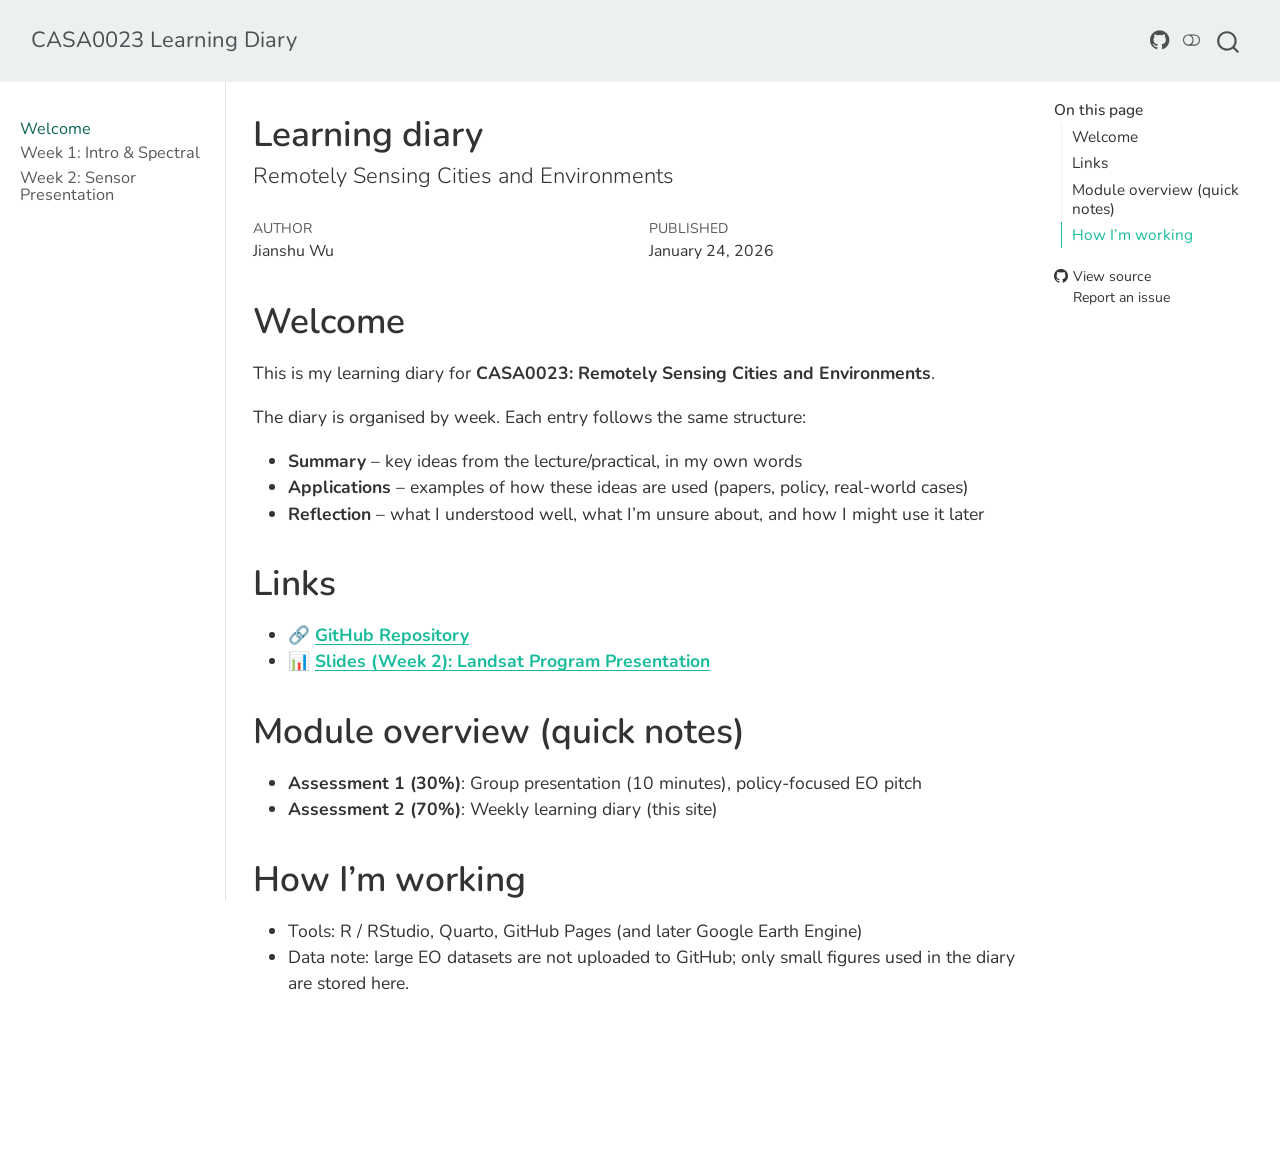
==== docs/index.html @ d9943c5e "update" ====
<!DOCTYPE html>
<html xmlns="http://www.w3.org/1999/xhtml" lang="en" xml:lang="en"><head>

<meta charset="utf-8">
<meta name="generator" content="quarto-1.7.32">

<meta name="viewport" content="width=device-width, initial-scale=1.0, user-scalable=yes">

<meta name="author" content="Jianshu Wu">
<meta name="dcterms.date" content="2026-01-24">

<title>Learning diary – CASA0023 Learning Diary</title>
<style>
code{white-space: pre-wrap;}
span.smallcaps{font-variant: small-caps;}
div.columns{display: flex; gap: min(4vw, 1.5em);}
div.column{flex: auto; overflow-x: auto;}
div.hanging-indent{margin-left: 1.5em; text-indent: -1.5em;}
ul.task-list{list-style: none;}
ul.task-list li input[type="checkbox"] {
  width: 0.8em;
  margin: 0 0.8em 0.2em -1em; /* quarto-specific, see https://github.com/quarto-dev/quarto-cli/issues/4556 */ 
  vertical-align: middle;
}
</style>


<script src="site_libs/quarto-nav/quarto-nav.js"></script>
<script src="site_libs/quarto-nav/headroom.min.js"></script>
<script src="site_libs/clipboard/clipboard.min.js"></script>
<script src="site_libs/quarto-search/autocomplete.umd.js"></script>
<script src="site_libs/quarto-search/fuse.min.js"></script>
<script src="site_libs/quarto-search/quarto-search.js"></script>
<meta name="quarto:offset" content="./">
<script src="site_libs/quarto-html/quarto.js" type="module"></script>
<script src="site_libs/quarto-html/tabsets/tabsets.js" type="module"></script>
<script src="site_libs/quarto-html/popper.min.js"></script>
<script src="site_libs/quarto-html/tippy.umd.min.js"></script>
<script src="site_libs/quarto-html/anchor.min.js"></script>
<link href="site_libs/quarto-html/tippy.css" rel="stylesheet">
<link href="site_libs/quarto-html/quarto-syntax-highlighting-37eea08aefeeee20ff55810ff984fec1.css" rel="stylesheet" class="quarto-color-scheme" id="quarto-text-highlighting-styles">
<link href="site_libs/quarto-html/quarto-syntax-highlighting-dark-2fef5ea3f8957b3e4ecc936fc74692ca.css" rel="stylesheet" class="quarto-color-scheme quarto-color-alternate" id="quarto-text-highlighting-styles">
<link href="site_libs/quarto-html/quarto-syntax-highlighting-37eea08aefeeee20ff55810ff984fec1.css" rel="stylesheet" class="quarto-color-scheme-extra" id="quarto-text-highlighting-styles">
<script src="site_libs/bootstrap/bootstrap.min.js"></script>
<link href="site_libs/bootstrap/bootstrap-icons.css" rel="stylesheet">
<link href="site_libs/bootstrap/bootstrap-2d04f6a56a99f900a06f3dceb2e66a0f.min.css" rel="stylesheet" append-hash="true" class="quarto-color-scheme" id="quarto-bootstrap" data-mode="light">
<link href="site_libs/bootstrap/bootstrap-dark-fa423e886cf517ee378d38a13c608aa9.min.css" rel="stylesheet" append-hash="true" class="quarto-color-scheme quarto-color-alternate" id="quarto-bootstrap" data-mode="dark">
<link href="site_libs/bootstrap/bootstrap-2d04f6a56a99f900a06f3dceb2e66a0f.min.css" rel="stylesheet" append-hash="true" class="quarto-color-scheme-extra" id="quarto-bootstrap" data-mode="light">
<script id="quarto-search-options" type="application/json">{
  "location": "navbar",
  "copy-button": false,
  "collapse-after": 3,
  "panel-placement": "end",
  "type": "overlay",
  "limit": 50,
  "keyboard-shortcut": [
    "f",
    "/",
    "s"
  ],
  "show-item-context": false,
  "language": {
    "search-no-results-text": "No results",
    "search-matching-documents-text": "matching documents",
    "search-copy-link-title": "Copy link to search",
    "search-hide-matches-text": "Hide additional matches",
    "search-more-match-text": "more match in this document",
    "search-more-matches-text": "more matches in this document",
    "search-clear-button-title": "Clear",
    "search-text-placeholder": "",
    "search-detached-cancel-button-title": "Cancel",
    "search-submit-button-title": "Submit",
    "search-label": "Search"
  }
}</script>
<link href="https://fonts.googleapis.com/css2?family=Nunito:wght@400;700&amp;display=swap" rel="stylesheet">


</head>

<body class="nav-sidebar docked nav-fixed quarto-light"><script id="quarto-html-before-body" type="application/javascript">
    const toggleBodyColorMode = (bsSheetEl) => {
      const mode = bsSheetEl.getAttribute("data-mode");
      const bodyEl = window.document.querySelector("body");
      if (mode === "dark") {
        bodyEl.classList.add("quarto-dark");
        bodyEl.classList.remove("quarto-light");
      } else {
        bodyEl.classList.add("quarto-light");
        bodyEl.classList.remove("quarto-dark");
      }
    }
    const toggleBodyColorPrimary = () => {
      const bsSheetEl = window.document.querySelector("link#quarto-bootstrap:not([rel=disabled-stylesheet])");
      if (bsSheetEl) {
        toggleBodyColorMode(bsSheetEl);
      }
    }
    const setColorSchemeToggle = (alternate) => {
      const toggles = window.document.querySelectorAll('.quarto-color-scheme-toggle');
      for (let i=0; i < toggles.length; i++) {
        const toggle = toggles[i];
        if (toggle) {
          if (alternate) {
            toggle.classList.add("alternate");
          } else {
            toggle.classList.remove("alternate");
          }
        }
      }
    };
    const toggleColorMode = (alternate) => {
      // Switch the stylesheets
      const primaryStylesheets = window.document.querySelectorAll('link.quarto-color-scheme:not(.quarto-color-alternate)');
      const alternateStylesheets = window.document.querySelectorAll('link.quarto-color-scheme.quarto-color-alternate');
      manageTransitions('#quarto-margin-sidebar .nav-link', false);
      if (alternate) {
        // note: dark is layered on light, we don't disable primary!
        enableStylesheet(alternateStylesheets);
        for (const sheetNode of alternateStylesheets) {
          if (sheetNode.id === "quarto-bootstrap") {
            toggleBodyColorMode(sheetNode);
          }
        }
      } else {
        disableStylesheet(alternateStylesheets);
        enableStylesheet(primaryStylesheets)
        toggleBodyColorPrimary();
      }
      manageTransitions('#quarto-margin-sidebar .nav-link', true);
      // Switch the toggles
      setColorSchemeToggle(alternate)
      // Hack to workaround the fact that safari doesn't
      // properly recolor the scrollbar when toggling (#1455)
      if (navigator.userAgent.indexOf('Safari') > 0 && navigator.userAgent.indexOf('Chrome') == -1) {
        manageTransitions("body", false);
        window.scrollTo(0, 1);
        setTimeout(() => {
          window.scrollTo(0, 0);
          manageTransitions("body", true);
        }, 40);
      }
    }
    const disableStylesheet = (stylesheets) => {
      for (let i=0; i < stylesheets.length; i++) {
        const stylesheet = stylesheets[i];
        stylesheet.rel = 'disabled-stylesheet';
      }
    }
    const enableStylesheet = (stylesheets) => {
      for (let i=0; i < stylesheets.length; i++) {
        const stylesheet = stylesheets[i];
        if(stylesheet.rel !== 'stylesheet') { // for Chrome, which will still FOUC without this check
          stylesheet.rel = 'stylesheet';
        }
      }
    }
    const manageTransitions = (selector, allowTransitions) => {
      const els = window.document.querySelectorAll(selector);
      for (let i=0; i < els.length; i++) {
        const el = els[i];
        if (allowTransitions) {
          el.classList.remove('notransition');
        } else {
          el.classList.add('notransition');
        }
      }
    }
    const isFileUrl = () => {
      return window.location.protocol === 'file:';
    }
    const hasAlternateSentinel = () => {
      let styleSentinel = getColorSchemeSentinel();
      if (styleSentinel !== null) {
        return styleSentinel === "alternate";
      } else {
        return false;
      }
    }
    const setStyleSentinel = (alternate) => {
      const value = alternate ? "alternate" : "default";
      if (!isFileUrl()) {
        window.localStorage.setItem("quarto-color-scheme", value);
      } else {
        localAlternateSentinel = value;
      }
    }
    const getColorSchemeSentinel = () => {
      if (!isFileUrl()) {
        const storageValue = window.localStorage.getItem("quarto-color-scheme");
        return storageValue != null ? storageValue : localAlternateSentinel;
      } else {
        return localAlternateSentinel;
      }
    }
    const toggleGiscusIfUsed = (isAlternate, darkModeDefault) => {
      const baseTheme = document.querySelector('#giscus-base-theme')?.value ?? 'light';
      const alternateTheme = document.querySelector('#giscus-alt-theme')?.value ?? 'dark';
      let newTheme = '';
      if(authorPrefersDark) {
        newTheme = isAlternate ? baseTheme : alternateTheme;
      } else {
        newTheme = isAlternate ? alternateTheme : baseTheme;
      }
      const changeGiscusTheme = () => {
        // From: https://github.com/giscus/giscus/issues/336
        const sendMessage = (message) => {
          const iframe = document.querySelector('iframe.giscus-frame');
          if (!iframe) return;
          iframe.contentWindow.postMessage({ giscus: message }, 'https://giscus.app');
        }
        sendMessage({
          setConfig: {
            theme: newTheme
          }
        });
      }
      const isGiscussLoaded = window.document.querySelector('iframe.giscus-frame') !== null;
      if (isGiscussLoaded) {
        changeGiscusTheme();
      }
    };
    const authorPrefersDark = false;
    const darkModeDefault = authorPrefersDark;
      document.querySelector('link#quarto-text-highlighting-styles.quarto-color-scheme-extra').rel = 'disabled-stylesheet';
      document.querySelector('link#quarto-bootstrap.quarto-color-scheme-extra').rel = 'disabled-stylesheet';
    let localAlternateSentinel = darkModeDefault ? 'alternate' : 'default';
    // Dark / light mode switch
    window.quartoToggleColorScheme = () => {
      // Read the current dark / light value
      let toAlternate = !hasAlternateSentinel();
      toggleColorMode(toAlternate);
      setStyleSentinel(toAlternate);
      toggleGiscusIfUsed(toAlternate, darkModeDefault);
      window.dispatchEvent(new Event('resize'));
    };
    // Switch to dark mode if need be
    if (hasAlternateSentinel()) {
      toggleColorMode(true);
    } else {
      toggleColorMode(false);
    }
  </script>

<div id="quarto-search-results"></div>
  <header id="quarto-header" class="headroom fixed-top">
    <nav class="navbar navbar-expand-lg " data-bs-theme="dark">
      <div class="navbar-container container-fluid">
      <div class="navbar-brand-container mx-auto">
    <a class="navbar-brand" href="./index.html">
    <span class="navbar-title">CASA0023 Learning Diary</span>
    </a>
  </div>
            <div id="quarto-search" class="" title="Search"></div>
          <button class="navbar-toggler" type="button" data-bs-toggle="collapse" data-bs-target="#navbarCollapse" aria-controls="navbarCollapse" role="menu" aria-expanded="false" aria-label="Toggle navigation" onclick="if (window.quartoToggleHeadroom) { window.quartoToggleHeadroom(); }">
  <span class="navbar-toggler-icon"></span>
</button>
          <div class="collapse navbar-collapse" id="navbarCollapse">
            <ul class="navbar-nav navbar-nav-scroll ms-auto">
  <li class="nav-item compact">
    <a class="nav-link" href="https://github.com/brotree-code/casa0023-diary"> <i class="bi bi-github" role="img" aria-label="GitHub">
</i> 
<span class="menu-text"></span></a>
  </li>  
</ul>
          </div> <!-- /navcollapse -->
            <div class="quarto-navbar-tools">
  <a href="" class="quarto-color-scheme-toggle quarto-navigation-tool  px-1" onclick="window.quartoToggleColorScheme(); return false;" title="Toggle dark mode"><i class="bi"></i></a>
</div>
      </div> <!-- /container-fluid -->
    </nav>
  <nav class="quarto-secondary-nav">
    <div class="container-fluid d-flex">
      <button type="button" class="quarto-btn-toggle btn" data-bs-toggle="collapse" role="button" data-bs-target=".quarto-sidebar-collapse-item" aria-controls="quarto-sidebar" aria-expanded="false" aria-label="Toggle sidebar navigation" onclick="if (window.quartoToggleHeadroom) { window.quartoToggleHeadroom(); }">
        <i class="bi bi-layout-text-sidebar-reverse"></i>
      </button>
        <nav class="quarto-page-breadcrumbs" aria-label="breadcrumb"><ol class="breadcrumb"><li class="breadcrumb-item"><a href="./index.html">Welcome</a></li></ol></nav>
        <a class="flex-grow-1" role="navigation" data-bs-toggle="collapse" data-bs-target=".quarto-sidebar-collapse-item" aria-controls="quarto-sidebar" aria-expanded="false" aria-label="Toggle sidebar navigation" onclick="if (window.quartoToggleHeadroom) { window.quartoToggleHeadroom(); }">      
        </a>
    </div>
  </nav>
</header>
<!-- content -->
<div id="quarto-content" class="quarto-container page-columns page-rows-contents page-layout-article page-navbar">
<!-- sidebar -->
  <nav id="quarto-sidebar" class="sidebar collapse collapse-horizontal quarto-sidebar-collapse-item sidebar-navigation docked overflow-auto">
    <div class="sidebar-menu-container"> 
    <ul class="list-unstyled mt-1">
        <li class="sidebar-item">
  <div class="sidebar-item-container"> 
  <a href="./index.html" class="sidebar-item-text sidebar-link active">
 <span class="menu-text">Welcome</span></a>
  </div>
</li>
        <li class="sidebar-item">
  <div class="sidebar-item-container"> 
  <a href="./week1.html" class="sidebar-item-text sidebar-link">
 <span class="menu-text">Week 1: Intro &amp; Spectral</span></a>
  </div>
</li>
        <li class="sidebar-item">
  <div class="sidebar-item-container"> 
  <a href="./week2.html" class="sidebar-item-text sidebar-link">
 <span class="menu-text">Week 2: Sensor Presentation</span></a>
  </div>
</li>
    </ul>
    </div>
</nav>
<div id="quarto-sidebar-glass" class="quarto-sidebar-collapse-item" data-bs-toggle="collapse" data-bs-target=".quarto-sidebar-collapse-item"></div>
<!-- margin-sidebar -->
    <div id="quarto-margin-sidebar" class="sidebar margin-sidebar">
        <nav id="TOC" role="doc-toc" class="toc-active">
    <h2 id="toc-title">On this page</h2>
   
  <ul>
  <li><a href="#welcome" id="toc-welcome" class="nav-link active" data-scroll-target="#welcome">Welcome</a></li>
  <li><a href="#links" id="toc-links" class="nav-link" data-scroll-target="#links">Links</a></li>
  <li><a href="#module-overview-quick-notes" id="toc-module-overview-quick-notes" class="nav-link" data-scroll-target="#module-overview-quick-notes">Module overview (quick notes)</a></li>
  <li><a href="#how-im-working" id="toc-how-im-working" class="nav-link" data-scroll-target="#how-im-working">How I’m working</a></li>
  </ul>
<div class="toc-actions"><ul><li><a href="https://github.com/brotree-code/casa0023-diary/blob/main/index.qmd" class="toc-action"><i class="bi bi-github"></i>View source</a></li><li><a href="https://github.com/brotree-code/casa0023-diary/issues/new" class="toc-action"><i class="bi empty"></i>Report an issue</a></li></ul></div></nav>
    </div>
<!-- main -->
<main class="content" id="quarto-document-content">


<header id="title-block-header" class="quarto-title-block default">
<div class="quarto-title">
<h1 class="title">Learning diary</h1>
<p class="subtitle lead">Remotely Sensing Cities and Environments</p>
</div>



<div class="quarto-title-meta">

    <div>
    <div class="quarto-title-meta-heading">Author</div>
    <div class="quarto-title-meta-contents">
             <p>Jianshu Wu </p>
          </div>
  </div>
    
    <div>
    <div class="quarto-title-meta-heading">Published</div>
    <div class="quarto-title-meta-contents">
      <p class="date">January 24, 2026</p>
    </div>
  </div>
  
    
  </div>
  


</header>


<section id="welcome" class="level1">
<h1>Welcome</h1>
<p>This is my learning diary for <strong>CASA0023: Remotely Sensing Cities and Environments</strong>.</p>
<p>The diary is organised by week. Each entry follows the same structure:</p>
<ul>
<li><strong>Summary</strong> – key ideas from the lecture/practical, in my own words<br>
</li>
<li><strong>Applications</strong> – examples of how these ideas are used (papers, policy, real-world cases)<br>
</li>
<li><strong>Reflection</strong> – what I understood well, what I’m unsure about, and how I might use it later</li>
</ul>
</section>
<section id="links" class="level1">
<h1>Links</h1>
<ul>
<li>🔗 <a href="https://github.com/brotree-code/casa0023-diary"><strong>GitHub Repository</strong></a></li>
<li>📊 <a href="https://brotree-code.github.io/casa0023-presentation/"><strong>Slides (Week 2): Landsat Program Presentation</strong></a></li>
</ul>
</section>
<section id="module-overview-quick-notes" class="level1">
<h1>Module overview (quick notes)</h1>
<ul>
<li><strong>Assessment 1 (30%)</strong>: Group presentation (10 minutes), policy-focused EO pitch<br>
</li>
<li><strong>Assessment 2 (70%)</strong>: Weekly learning diary (this site)</li>
</ul>
</section>
<section id="how-im-working" class="level1">
<h1>How I’m working</h1>
<ul>
<li>Tools: R / RStudio, Quarto, GitHub Pages (and later Google Earth Engine)</li>
<li>Data note: large EO datasets are not uploaded to GitHub; only small figures used in the diary are stored here.</li>
</ul>


</section>

</main> <!-- /main -->
<script id="quarto-html-after-body" type="application/javascript">
  window.document.addEventListener("DOMContentLoaded", function (event) {
    // Ensure there is a toggle, if there isn't float one in the top right
    if (window.document.querySelector('.quarto-color-scheme-toggle') === null) {
      const a = window.document.createElement('a');
      a.classList.add('top-right');
      a.classList.add('quarto-color-scheme-toggle');
      a.href = "";
      a.onclick = function() { try { window.quartoToggleColorScheme(); } catch {} return false; };
      const i = window.document.createElement("i");
      i.classList.add('bi');
      a.appendChild(i);
      window.document.body.appendChild(a);
    }
    setColorSchemeToggle(hasAlternateSentinel())
    const icon = "";
    const anchorJS = new window.AnchorJS();
    anchorJS.options = {
      placement: 'right',
      icon: icon
    };
    anchorJS.add('.anchored');
    const isCodeAnnotation = (el) => {
      for (const clz of el.classList) {
        if (clz.startsWith('code-annotation-')) {                     
          return true;
        }
      }
      return false;
    }
    const onCopySuccess = function(e) {
      // button target
      const button = e.trigger;
      // don't keep focus
      button.blur();
      // flash "checked"
      button.classList.add('code-copy-button-checked');
      var currentTitle = button.getAttribute("title");
      button.setAttribute("title", "Copied!");
      let tooltip;
      if (window.bootstrap) {
        button.setAttribute("data-bs-toggle", "tooltip");
        button.setAttribute("data-bs-placement", "left");
        button.setAttribute("data-bs-title", "Copied!");
        tooltip = new bootstrap.Tooltip(button, 
          { trigger: "manual", 
            customClass: "code-copy-button-tooltip",
            offset: [0, -8]});
        tooltip.show();    
      }
      setTimeout(function() {
        if (tooltip) {
          tooltip.hide();
          button.removeAttribute("data-bs-title");
          button.removeAttribute("data-bs-toggle");
          button.removeAttribute("data-bs-placement");
        }
        button.setAttribute("title", currentTitle);
        button.classList.remove('code-copy-button-checked');
      }, 1000);
      // clear code selection
      e.clearSelection();
    }
    const getTextToCopy = function(trigger) {
        const codeEl = trigger.previousElementSibling.cloneNode(true);
        for (const childEl of codeEl.children) {
          if (isCodeAnnotation(childEl)) {
            childEl.remove();
          }
        }
        return codeEl.innerText;
    }
    const clipboard = new window.ClipboardJS('.code-copy-button:not([data-in-quarto-modal])', {
      text: getTextToCopy
    });
    clipboard.on('success', onCopySuccess);
    if (window.document.getElementById('quarto-embedded-source-code-modal')) {
      const clipboardModal = new window.ClipboardJS('.code-copy-button[data-in-quarto-modal]', {
        text: getTextToCopy,
        container: window.document.getElementById('quarto-embedded-source-code-modal')
      });
      clipboardModal.on('success', onCopySuccess);
    }
      var localhostRegex = new RegExp(/^(?:http|https):\/\/localhost\:?[0-9]*\//);
      var mailtoRegex = new RegExp(/^mailto:/);
        var filterRegex = new RegExp('/' + window.location.host + '/');
      var isInternal = (href) => {
          return filterRegex.test(href) || localhostRegex.test(href) || mailtoRegex.test(href);
      }
      // Inspect non-navigation links and adorn them if external
     var links = window.document.querySelectorAll('a[href]:not(.nav-link):not(.navbar-brand):not(.toc-action):not(.sidebar-link):not(.sidebar-item-toggle):not(.pagination-link):not(.no-external):not([aria-hidden]):not(.dropdown-item):not(.quarto-navigation-tool):not(.about-link)');
      for (var i=0; i<links.length; i++) {
        const link = links[i];
        if (!isInternal(link.href)) {
          // undo the damage that might have been done by quarto-nav.js in the case of
          // links that we want to consider external
          if (link.dataset.originalHref !== undefined) {
            link.href = link.dataset.originalHref;
          }
        }
      }
    function tippyHover(el, contentFn, onTriggerFn, onUntriggerFn) {
      const config = {
        allowHTML: true,
        maxWidth: 500,
        delay: 100,
        arrow: false,
        appendTo: function(el) {
            return el.parentElement;
        },
        interactive: true,
        interactiveBorder: 10,
        theme: 'quarto',
        placement: 'bottom-start',
      };
      if (contentFn) {
        config.content = contentFn;
      }
      if (onTriggerFn) {
        config.onTrigger = onTriggerFn;
      }
      if (onUntriggerFn) {
        config.onUntrigger = onUntriggerFn;
      }
      window.tippy(el, config); 
    }
    const noterefs = window.document.querySelectorAll('a[role="doc-noteref"]');
    for (var i=0; i<noterefs.length; i++) {
      const ref = noterefs[i];
      tippyHover(ref, function() {
        // use id or data attribute instead here
        let href = ref.getAttribute('data-footnote-href') || ref.getAttribute('href');
        try { href = new URL(href).hash; } catch {}
        const id = href.replace(/^#\/?/, "");
        const note = window.document.getElementById(id);
        if (note) {
          return note.innerHTML;
        } else {
          return "";
        }
      });
    }
    const xrefs = window.document.querySelectorAll('a.quarto-xref');
    const processXRef = (id, note) => {
      // Strip column container classes
      const stripColumnClz = (el) => {
        el.classList.remove("page-full", "page-columns");
        if (el.children) {
          for (const child of el.children) {
            stripColumnClz(child);
          }
        }
      }
      stripColumnClz(note)
      if (id === null || id.startsWith('sec-')) {
        // Special case sections, only their first couple elements
        const container = document.createElement("div");
        if (note.children && note.children.length > 2) {
          container.appendChild(note.children[0].cloneNode(true));
          for (let i = 1; i < note.children.length; i++) {
            const child = note.children[i];
            if (child.tagName === "P" && child.innerText === "") {
              continue;
            } else {
              container.appendChild(child.cloneNode(true));
              break;
            }
          }
          if (window.Quarto?.typesetMath) {
            window.Quarto.typesetMath(container);
          }
          return container.innerHTML
        } else {
          if (window.Quarto?.typesetMath) {
            window.Quarto.typesetMath(note);
          }
          return note.innerHTML;
        }
      } else {
        // Remove any anchor links if they are present
        const anchorLink = note.querySelector('a.anchorjs-link');
        if (anchorLink) {
          anchorLink.remove();
        }
        if (window.Quarto?.typesetMath) {
          window.Quarto.typesetMath(note);
        }
        if (note.classList.contains("callout")) {
          return note.outerHTML;
        } else {
          return note.innerHTML;
        }
      }
    }
    for (var i=0; i<xrefs.length; i++) {
      const xref = xrefs[i];
      tippyHover(xref, undefined, function(instance) {
        instance.disable();
        let url = xref.getAttribute('href');
        let hash = undefined; 
        if (url.startsWith('#')) {
          hash = url;
        } else {
          try { hash = new URL(url).hash; } catch {}
        }
        if (hash) {
          const id = hash.replace(/^#\/?/, "");
          const note = window.document.getElementById(id);
          if (note !== null) {
            try {
              const html = processXRef(id, note.cloneNode(true));
              instance.setContent(html);
            } finally {
              instance.enable();
              instance.show();
            }
          } else {
            // See if we can fetch this
            fetch(url.split('#')[0])
            .then(res => res.text())
            .then(html => {
              const parser = new DOMParser();
              const htmlDoc = parser.parseFromString(html, "text/html");
              const note = htmlDoc.getElementById(id);
              if (note !== null) {
                const html = processXRef(id, note);
                instance.setContent(html);
              } 
            }).finally(() => {
              instance.enable();
              instance.show();
            });
          }
        } else {
          // See if we can fetch a full url (with no hash to target)
          // This is a special case and we should probably do some content thinning / targeting
          fetch(url)
          .then(res => res.text())
          .then(html => {
            const parser = new DOMParser();
            const htmlDoc = parser.parseFromString(html, "text/html");
            const note = htmlDoc.querySelector('main.content');
            if (note !== null) {
              // This should only happen for chapter cross references
              // (since there is no id in the URL)
              // remove the first header
              if (note.children.length > 0 && note.children[0].tagName === "HEADER") {
                note.children[0].remove();
              }
              const html = processXRef(null, note);
              instance.setContent(html);
            } 
          }).finally(() => {
            instance.enable();
            instance.show();
          });
        }
      }, function(instance) {
      });
    }
        let selectedAnnoteEl;
        const selectorForAnnotation = ( cell, annotation) => {
          let cellAttr = 'data-code-cell="' + cell + '"';
          let lineAttr = 'data-code-annotation="' +  annotation + '"';
          const selector = 'span[' + cellAttr + '][' + lineAttr + ']';
          return selector;
        }
        const selectCodeLines = (annoteEl) => {
          const doc = window.document;
          const targetCell = annoteEl.getAttribute("data-target-cell");
          const targetAnnotation = annoteEl.getAttribute("data-target-annotation");
          const annoteSpan = window.document.querySelector(selectorForAnnotation(targetCell, targetAnnotation));
          const lines = annoteSpan.getAttribute("data-code-lines").split(",");
          const lineIds = lines.map((line) => {
            return targetCell + "-" + line;
          })
          let top = null;
          let height = null;
          let parent = null;
          if (lineIds.length > 0) {
              //compute the position of the single el (top and bottom and make a div)
              const el = window.document.getElementById(lineIds[0]);
              top = el.offsetTop;
              height = el.offsetHeight;
              parent = el.parentElement.parentElement;
            if (lineIds.length > 1) {
              const lastEl = window.document.getElementById(lineIds[lineIds.length - 1]);
              const bottom = lastEl.offsetTop + lastEl.offsetHeight;
              height = bottom - top;
            }
            if (top !== null && height !== null && parent !== null) {
              // cook up a div (if necessary) and position it 
              let div = window.document.getElementById("code-annotation-line-highlight");
              if (div === null) {
                div = window.document.createElement("div");
                div.setAttribute("id", "code-annotation-line-highlight");
                div.style.position = 'absolute';
                parent.appendChild(div);
              }
              div.style.top = top - 2 + "px";
              div.style.height = height + 4 + "px";
              div.style.left = 0;
              let gutterDiv = window.document.getElementById("code-annotation-line-highlight-gutter");
              if (gutterDiv === null) {
                gutterDiv = window.document.createElement("div");
                gutterDiv.setAttribute("id", "code-annotation-line-highlight-gutter");
                gutterDiv.style.position = 'absolute';
                const codeCell = window.document.getElementById(targetCell);
                const gutter = codeCell.querySelector('.code-annotation-gutter');
                gutter.appendChild(gutterDiv);
              }
              gutterDiv.style.top = top - 2 + "px";
              gutterDiv.style.height = height + 4 + "px";
            }
            selectedAnnoteEl = annoteEl;
          }
        };
        const unselectCodeLines = () => {
          const elementsIds = ["code-annotation-line-highlight", "code-annotation-line-highlight-gutter"];
          elementsIds.forEach((elId) => {
            const div = window.document.getElementById(elId);
            if (div) {
              div.remove();
            }
          });
          selectedAnnoteEl = undefined;
        };
          // Handle positioning of the toggle
      window.addEventListener(
        "resize",
        throttle(() => {
          elRect = undefined;
          if (selectedAnnoteEl) {
            selectCodeLines(selectedAnnoteEl);
          }
        }, 10)
      );
      function throttle(fn, ms) {
      let throttle = false;
      let timer;
        return (...args) => {
          if(!throttle) { // first call gets through
              fn.apply(this, args);
              throttle = true;
          } else { // all the others get throttled
              if(timer) clearTimeout(timer); // cancel #2
              timer = setTimeout(() => {
                fn.apply(this, args);
                timer = throttle = false;
              }, ms);
          }
        };
      }
        // Attach click handler to the DT
        const annoteDls = window.document.querySelectorAll('dt[data-target-cell]');
        for (const annoteDlNode of annoteDls) {
          annoteDlNode.addEventListener('click', (event) => {
            const clickedEl = event.target;
            if (clickedEl !== selectedAnnoteEl) {
              unselectCodeLines();
              const activeEl = window.document.querySelector('dt[data-target-cell].code-annotation-active');
              if (activeEl) {
                activeEl.classList.remove('code-annotation-active');
              }
              selectCodeLines(clickedEl);
              clickedEl.classList.add('code-annotation-active');
            } else {
              // Unselect the line
              unselectCodeLines();
              clickedEl.classList.remove('code-annotation-active');
            }
          });
        }
    const findCites = (el) => {
      const parentEl = el.parentElement;
      if (parentEl) {
        const cites = parentEl.dataset.cites;
        if (cites) {
          return {
            el,
            cites: cites.split(' ')
          };
        } else {
          return findCites(el.parentElement)
        }
      } else {
        return undefined;
      }
    };
    var bibliorefs = window.document.querySelectorAll('a[role="doc-biblioref"]');
    for (var i=0; i<bibliorefs.length; i++) {
      const ref = bibliorefs[i];
      const citeInfo = findCites(ref);
      if (citeInfo) {
        tippyHover(citeInfo.el, function() {
          var popup = window.document.createElement('div');
          citeInfo.cites.forEach(function(cite) {
            var citeDiv = window.document.createElement('div');
            citeDiv.classList.add('hanging-indent');
            citeDiv.classList.add('csl-entry');
            var biblioDiv = window.document.getElementById('ref-' + cite);
            if (biblioDiv) {
              citeDiv.innerHTML = biblioDiv.innerHTML;
            }
            popup.appendChild(citeDiv);
          });
          return popup.innerHTML;
        });
      }
    }
  });
  </script>
</div> <!-- /content -->




<footer class="footer"><div class="nav-footer"><div class="nav-footer-center"><div class="toc-actions d-sm-block d-md-none"><ul><li><a href="https://github.com/brotree-code/casa0023-diary/blob/main/index.qmd" class="toc-action"><i class="bi bi-github"></i>View source</a></li><li><a href="https://github.com/brotree-code/casa0023-diary/issues/new" class="toc-action"><i class="bi empty"></i>Report an issue</a></li></ul></div></div></div></footer></body></html>
---- docs/site_libs/quarto-html/tippy.css ----
.tippy-box[data-animation=fade][data-state=hidden]{opacity:0}[data-tippy-root]{max-width:calc(100vw - 10px)}.tippy-box{position:relative;background-color:#333;color:#fff;border-radius:4px;font-size:14px;line-height:1.4;white-space:normal;outline:0;transition-property:transform,visibility,opacity}.tippy-box[data-placement^=top]>.tippy-arrow{bottom:0}.tippy-box[data-placement^=top]>.tippy-arrow:before{bottom:-7px;left:0;border-width:8px 8px 0;border-top-color:initial;transform-origin:center top}.tippy-box[data-placement^=bottom]>.tippy-arrow{top:0}.tippy-box[data-placement^=bottom]>.tippy-arrow:before{top:-7px;left:0;border-width:0 8px 8px;border-bottom-color:initial;transform-origin:center bottom}.tippy-box[data-placement^=left]>.tippy-arrow{right:0}.tippy-box[data-placement^=left]>.tippy-arrow:before{border-width:8px 0 8px 8px;border-left-color:initial;right:-7px;transform-origin:center left}.tippy-box[data-placement^=right]>.tippy-arrow{left:0}.tippy-box[data-placement^=right]>.tippy-arrow:before{left:-7px;border-width:8px 8px 8px 0;border-right-color:initial;transform-origin:center right}.tippy-box[data-inertia][data-state=visible]{transition-timing-function:cubic-bezier(.54,1.5,.38,1.11)}.tippy-arrow{width:16px;height:16px;color:#333}.tippy-arrow:before{content:"";position:absolute;border-color:transparent;border-style:solid}.tippy-content{position:relative;padding:5px 9px;z-index:1}
---- docs/site_libs/quarto-html/quarto-syntax-highlighting-37eea08aefeeee20ff55810ff984fec1.css ----
/* quarto syntax highlight colors */
:root {
  --quarto-hl-ot-color: #003B4F;
  --quarto-hl-at-color: #657422;
  --quarto-hl-ss-color: #20794D;
  --quarto-hl-an-color: #5E5E5E;
  --quarto-hl-fu-color: #4758AB;
  --quarto-hl-st-color: #20794D;
  --quarto-hl-cf-color: #003B4F;
  --quarto-hl-op-color: #5E5E5E;
  --quarto-hl-er-color: #AD0000;
  --quarto-hl-bn-color: #AD0000;
  --quarto-hl-al-color: #AD0000;
  --quarto-hl-va-color: #111111;
  --quarto-hl-bu-color: inherit;
  --quarto-hl-ex-color: inherit;
  --quarto-hl-pp-color: #AD0000;
  --quarto-hl-in-color: #5E5E5E;
  --quarto-hl-vs-color: #20794D;
  --quarto-hl-wa-color: #5E5E5E;
  --quarto-hl-do-color: #5E5E5E;
  --quarto-hl-im-color: #00769E;
  --quarto-hl-ch-color: #20794D;
  --quarto-hl-dt-color: #AD0000;
  --quarto-hl-fl-color: #AD0000;
  --quarto-hl-co-color: #5E5E5E;
  --quarto-hl-cv-color: #5E5E5E;
  --quarto-hl-cn-color: #8f5902;
  --quarto-hl-sc-color: #5E5E5E;
  --quarto-hl-dv-color: #AD0000;
  --quarto-hl-kw-color: #003B4F;
}

/* other quarto variables */
:root {
  --quarto-font-monospace: SFMono-Regular, Menlo, Monaco, Consolas, "Liberation Mono", "Courier New", monospace;
}

/* syntax highlight based on Pandoc's rules */
pre > code.sourceCode > span {
  color: #003B4F;
}

code.sourceCode > span {
  color: #003B4F;
}

div.sourceCode,
div.sourceCode pre.sourceCode {
  color: #003B4F;
}

/* Normal */
code span {
  color: #003B4F;
}

/* Alert */
code span.al {
  color: #AD0000;
  font-style: inherit;
}

/* Annotation */
code span.an {
  color: #5E5E5E;
  font-style: inherit;
}

/* Attribute */
code span.at {
  color: #657422;
  font-style: inherit;
}

/* BaseN */
code span.bn {
  color: #AD0000;
  font-style: inherit;
}

/* BuiltIn */
code span.bu {
  font-style: inherit;
}

/* ControlFlow */
code span.cf {
  color: #003B4F;
  font-weight: bold;
  font-style: inherit;
}

/* Char */
code span.ch {
  color: #20794D;
  font-style: inherit;
}

/* Constant */
code span.cn {
  color: #8f5902;
  font-style: inherit;
}

/* Comment */
code span.co {
  color: #5E5E5E;
  font-style: inherit;
}

/* CommentVar */
code span.cv {
  color: #5E5E5E;
  font-style: italic;
}

/* Documentation */
code span.do {
  color: #5E5E5E;
  font-style: italic;
}

/* DataType */
code span.dt {
  color: #AD0000;
  font-style: inherit;
}

/* DecVal */
code span.dv {
  color: #AD0000;
  font-style: inherit;
}

/* Error */
code span.er {
  color: #AD0000;
  font-style: inherit;
}

/* Extension */
code span.ex {
  font-style: inherit;
}

/* Float */
code span.fl {
  color: #AD0000;
  font-style: inherit;
}

/* Function */
code span.fu {
  color: #4758AB;
  font-style: inherit;
}

/* Import */
code span.im {
  color: #00769E;
  font-style: inherit;
}

/* Information */
code span.in {
  color: #5E5E5E;
  font-style: inherit;
}

/* Keyword */
code span.kw {
  color: #003B4F;
  font-weight: bold;
  font-style: inherit;
}

/* Operator */
code span.op {
  color: #5E5E5E;
  font-style: inherit;
}

/* Other */
code span.ot {
  color: #003B4F;
  font-style: inherit;
}

/* Preprocessor */
code span.pp {
  color: #AD0000;
  font-style: inherit;
}

/* SpecialChar */
code span.sc {
  color: #5E5E5E;
  font-style: inherit;
}

/* SpecialString */
code span.ss {
  color: #20794D;
  font-style: inherit;
}

/* String */
code span.st {
  color: #20794D;
  font-style: inherit;
}

/* Variable */
code span.va {
  color: #111111;
  font-style: inherit;
}

/* VerbatimString */
code span.vs {
  color: #20794D;
  font-style: inherit;
}

/* Warning */
code span.wa {
  color: #5E5E5E;
  font-style: italic;
}

.prevent-inlining {
  content: "</";
}

/*# sourceMappingURL=27d3d809615f7771493d095567f04340.css.map */
---- docs/site_libs/quarto-html/quarto-syntax-highlighting-dark-2fef5ea3f8957b3e4ecc936fc74692ca.css ----
/* quarto syntax highlight colors */
:root {
  --quarto-hl-al-color: #f07178;
  --quarto-hl-an-color: #d4d0ab;
  --quarto-hl-at-color: #00e0e0;
  --quarto-hl-bn-color: #d4d0ab;
  --quarto-hl-bu-color: #abe338;
  --quarto-hl-ch-color: #abe338;
  --quarto-hl-co-color: #f8f8f2;
  --quarto-hl-cv-color: #ffd700;
  --quarto-hl-cn-color: #ffd700;
  --quarto-hl-cf-color: #ffa07a;
  --quarto-hl-dt-color: #ffa07a;
  --quarto-hl-dv-color: #d4d0ab;
  --quarto-hl-do-color: #f8f8f2;
  --quarto-hl-er-color: #f07178;
  --quarto-hl-ex-color: #00e0e0;
  --quarto-hl-fl-color: #d4d0ab;
  --quarto-hl-fu-color: #ffa07a;
  --quarto-hl-im-color: #abe338;
  --quarto-hl-in-color: #d4d0ab;
  --quarto-hl-kw-color: #ffa07a;
  --quarto-hl-op-color: #ffa07a;
  --quarto-hl-ot-color: #00e0e0;
  --quarto-hl-pp-color: #dcc6e0;
  --quarto-hl-re-color: #00e0e0;
  --quarto-hl-sc-color: #abe338;
  --quarto-hl-ss-color: #abe338;
  --quarto-hl-st-color: #abe338;
  --quarto-hl-va-color: #00e0e0;
  --quarto-hl-vs-color: #abe338;
  --quarto-hl-wa-color: #dcc6e0;
}

/* other quarto variables */
:root {
  --quarto-font-monospace: SFMono-Regular, Menlo, Monaco, Consolas, "Liberation Mono", "Courier New", monospace;
}

/* syntax highlight based on Pandoc's rules */
pre > code.sourceCode > span {
  color: #f8f8f2;
}

code.sourceCode > span {
  color: #f8f8f2;
}

div.sourceCode,
div.sourceCode pre.sourceCode {
  color: #f8f8f2;
}

/* Normal */
code span {
  color: #f8f8f2;
}

/* Alert */
code span.al {
  color: #f07178;
}

/* Annotation */
code span.an {
  color: #d4d0ab;
}

/* Attribute */
code span.at {
  color: #00e0e0;
}

/* BaseN */
code span.bn {
  color: #d4d0ab;
}

/* BuiltIn */
code span.bu {
  color: #abe338;
}

/* ControlFlow */
code span.cf {
  font-weight: bold;
  color: #ffa07a;
}

/* Char */
code span.ch {
  color: #abe338;
}

/* Constant */
code span.cn {
  color: #ffd700;
}

/* Comment */
code span.co {
  font-style: italic;
  color: #f8f8f2;
}

/* CommentVar */
code span.cv {
  color: #ffd700;
}

/* Documentation */
code span.do {
  color: #f8f8f2;
}

/* DataType */
code span.dt {
  color: #ffa07a;
}

/* DecVal */
code span.dv {
  color: #d4d0ab;
}

/* Error */
code span.er {
  color: #f07178;
  text-decoration: underline;
}

/* Extension */
code span.ex {
  font-weight: bold;
  color: #00e0e0;
}

/* Float */
code span.fl {
  color: #d4d0ab;
}

/* Function */
code span.fu {
  color: #ffa07a;
}

/* Import */
code span.im {
  color: #abe338;
}

/* Information */
code span.in {
  color: #d4d0ab;
}

/* Keyword */
code span.kw {
  font-weight: bold;
  color: #ffa07a;
}

/* Operator */
code span.op {
  color: #ffa07a;
}

/* Other */
code span.ot {
  color: #00e0e0;
}

/* Preprocessor */
code span.pp {
  color: #dcc6e0;
}

/* RegionMarker */
code span.re {
  background-color: #f8f8f2;
  color: #00e0e0;
}

/* SpecialChar */
code span.sc {
  color: #abe338;
}

/* SpecialString */
code span.ss {
  color: #abe338;
}

/* String */
code span.st {
  color: #abe338;
}

/* Variable */
code span.va {
  color: #00e0e0;
}

/* VerbatimString */
code span.vs {
  color: #abe338;
}

/* Warning */
code span.wa {
  color: #dcc6e0;
}

.prevent-inlining {
  content: "</";
}

/*# sourceMappingURL=9d1c423767af11a14e59cf8ecfea55bb.css.map */
---- docs/site_libs/quarto-html/quarto-syntax-highlighting-37eea08aefeeee20ff55810ff984fec1.css ----
/* quarto syntax highlight colors */
:root {
  --quarto-hl-ot-color: #003B4F;
  --quarto-hl-at-color: #657422;
  --quarto-hl-ss-color: #20794D;
  --quarto-hl-an-color: #5E5E5E;
  --quarto-hl-fu-color: #4758AB;
  --quarto-hl-st-color: #20794D;
  --quarto-hl-cf-color: #003B4F;
  --quarto-hl-op-color: #5E5E5E;
  --quarto-hl-er-color: #AD0000;
  --quarto-hl-bn-color: #AD0000;
  --quarto-hl-al-color: #AD0000;
  --quarto-hl-va-color: #111111;
  --quarto-hl-bu-color: inherit;
  --quarto-hl-ex-color: inherit;
  --quarto-hl-pp-color: #AD0000;
  --quarto-hl-in-color: #5E5E5E;
  --quarto-hl-vs-color: #20794D;
  --quarto-hl-wa-color: #5E5E5E;
  --quarto-hl-do-color: #5E5E5E;
  --quarto-hl-im-color: #00769E;
  --quarto-hl-ch-color: #20794D;
  --quarto-hl-dt-color: #AD0000;
  --quarto-hl-fl-color: #AD0000;
  --quarto-hl-co-color: #5E5E5E;
  --quarto-hl-cv-color: #5E5E5E;
  --quarto-hl-cn-color: #8f5902;
  --quarto-hl-sc-color: #5E5E5E;
  --quarto-hl-dv-color: #AD0000;
  --quarto-hl-kw-color: #003B4F;
}

/* other quarto variables */
:root {
  --quarto-font-monospace: SFMono-Regular, Menlo, Monaco, Consolas, "Liberation Mono", "Courier New", monospace;
}

/* syntax highlight based on Pandoc's rules */
pre > code.sourceCode > span {
  color: #003B4F;
}

code.sourceCode > span {
  color: #003B4F;
}

div.sourceCode,
div.sourceCode pre.sourceCode {
  color: #003B4F;
}

/* Normal */
code span {
  color: #003B4F;
}

/* Alert */
code span.al {
  color: #AD0000;
  font-style: inherit;
}

/* Annotation */
code span.an {
  color: #5E5E5E;
  font-style: inherit;
}

/* Attribute */
code span.at {
  color: #657422;
  font-style: inherit;
}

/* BaseN */
code span.bn {
  color: #AD0000;
  font-style: inherit;
}

/* BuiltIn */
code span.bu {
  font-style: inherit;
}

/* ControlFlow */
code span.cf {
  color: #003B4F;
  font-weight: bold;
  font-style: inherit;
}

/* Char */
code span.ch {
  color: #20794D;
  font-style: inherit;
}

/* Constant */
code span.cn {
  color: #8f5902;
  font-style: inherit;
}

/* Comment */
code span.co {
  color: #5E5E5E;
  font-style: inherit;
}

/* CommentVar */
code span.cv {
  color: #5E5E5E;
  font-style: italic;
}

/* Documentation */
code span.do {
  color: #5E5E5E;
  font-style: italic;
}

/* DataType */
code span.dt {
  color: #AD0000;
  font-style: inherit;
}

/* DecVal */
code span.dv {
  color: #AD0000;
  font-style: inherit;
}

/* Error */
code span.er {
  color: #AD0000;
  font-style: inherit;
}

/* Extension */
code span.ex {
  font-style: inherit;
}

/* Float */
code span.fl {
  color: #AD0000;
  font-style: inherit;
}

/* Function */
code span.fu {
  color: #4758AB;
  font-style: inherit;
}

/* Import */
code span.im {
  color: #00769E;
  font-style: inherit;
}

/* Information */
code span.in {
  color: #5E5E5E;
  font-style: inherit;
}

/* Keyword */
code span.kw {
  color: #003B4F;
  font-weight: bold;
  font-style: inherit;
}

/* Operator */
code span.op {
  color: #5E5E5E;
  font-style: inherit;
}

/* Other */
code span.ot {
  color: #003B4F;
  font-style: inherit;
}

/* Preprocessor */
code span.pp {
  color: #AD0000;
  font-style: inherit;
}

/* SpecialChar */
code span.sc {
  color: #5E5E5E;
  font-style: inherit;
}

/* SpecialString */
code span.ss {
  color: #20794D;
  font-style: inherit;
}

/* String */
code span.st {
  color: #20794D;
  font-style: inherit;
}

/* Variable */
code span.va {
  color: #111111;
  font-style: inherit;
}

/* VerbatimString */
code span.vs {
  color: #20794D;
  font-style: inherit;
}

/* Warning */
code span.wa {
  color: #5E5E5E;
  font-style: italic;
}

.prevent-inlining {
  content: "</";
}

/*# sourceMappingURL=27d3d809615f7771493d095567f04340.css.map */
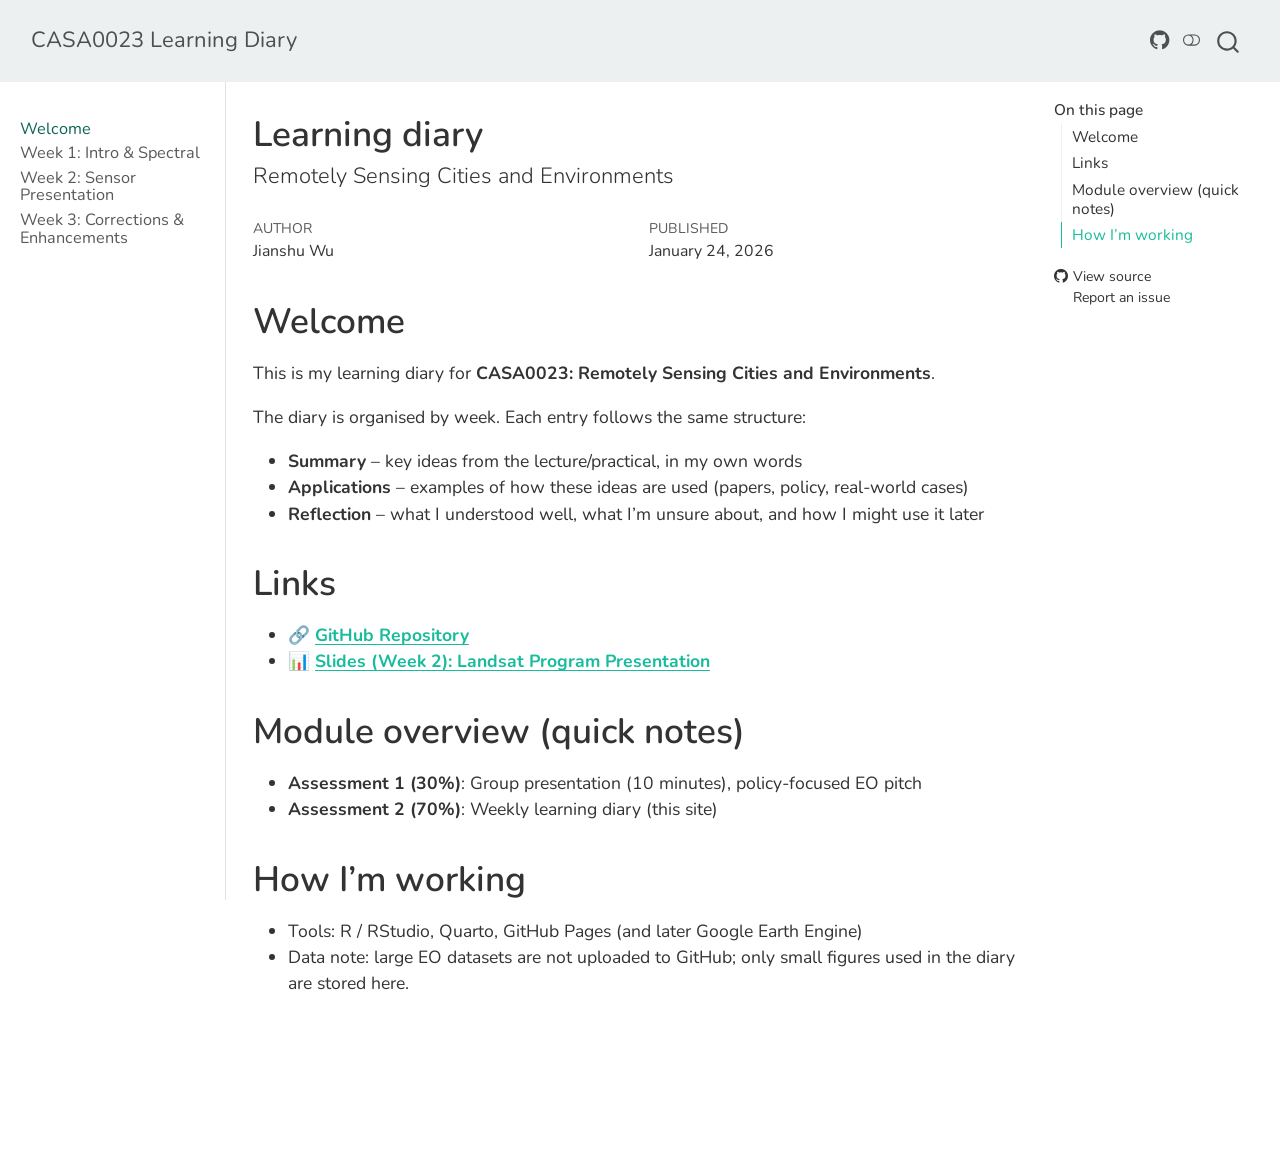
==== commit 8032a89a: "week3" ====
--- a/docs/index.html
+++ b/docs/index.html
@@ -304,6 +304,12 @@
  <span class="menu-text">Week 2: Sensor Presentation</span></a>
   </div>
 </li>
+        <li class="sidebar-item">
+  <div class="sidebar-item-container"> 
+  <a href="./week3.html" class="sidebar-item-text sidebar-link">
+ <span class="menu-text">Week 3: Corrections &amp; Enhancements</span></a>
+  </div>
+</li>
     </ul>
     </div>
 </nav>
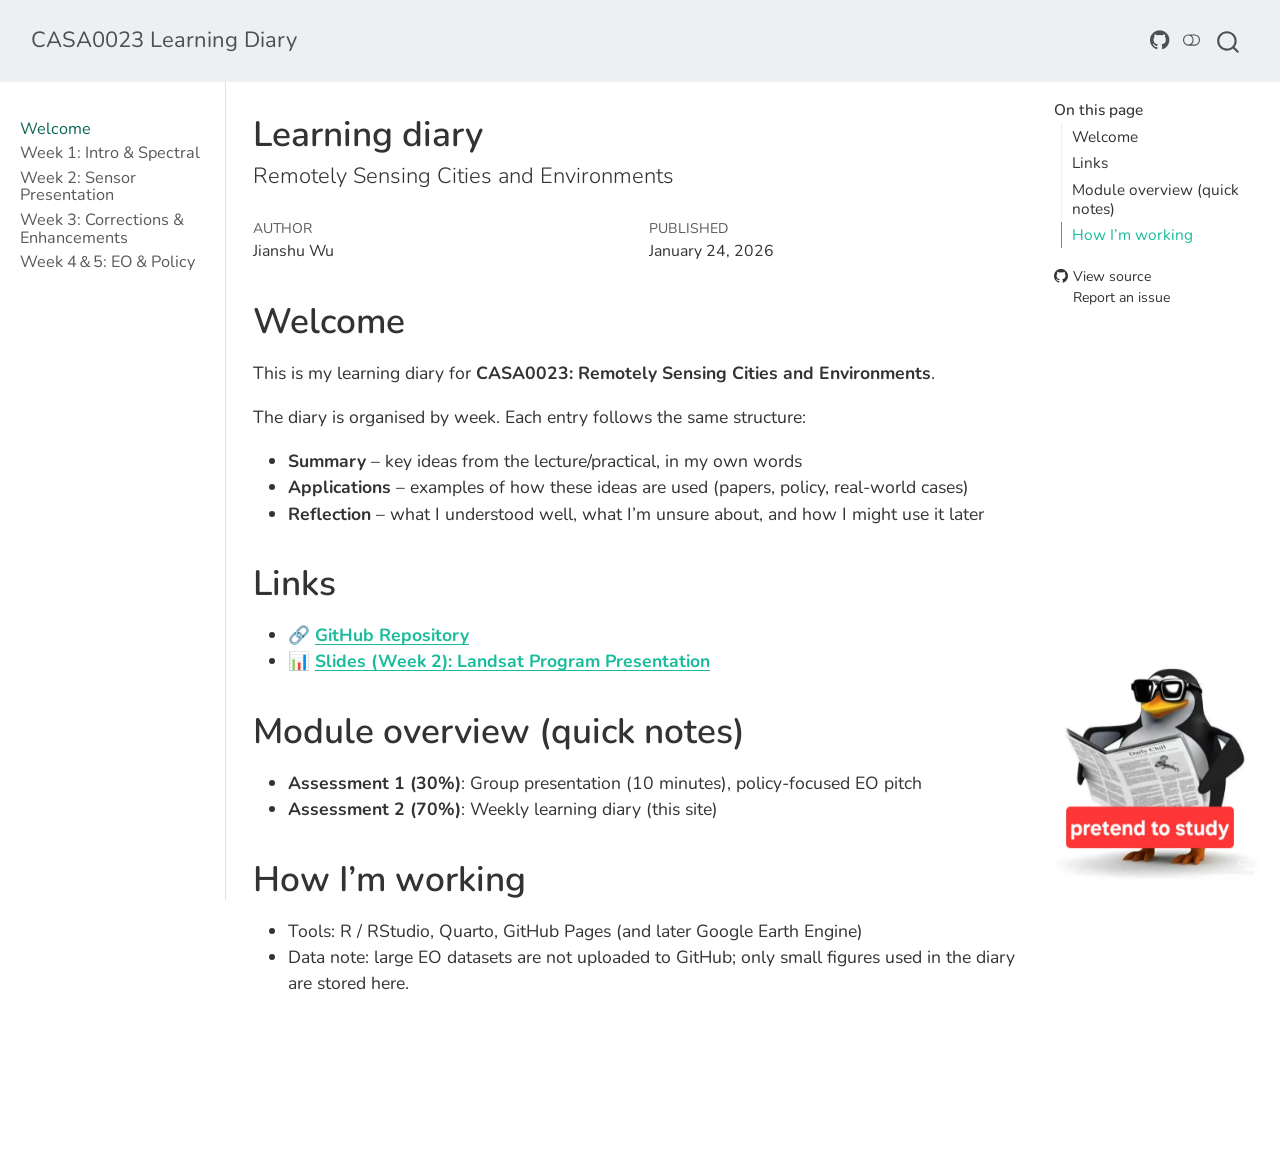
==== commit e884f7d0: "picture" ====
--- a/docs/index.html
+++ b/docs/index.html
@@ -76,6 +76,7 @@
 <link href="https://fonts.googleapis.com/css2?family=Nunito:wght@400;700&amp;display=swap" rel="stylesheet">
 
 
+<link rel="stylesheet" href="styles.css">
 </head>
 
 <body class="nav-sidebar docked nav-fixed quarto-light"><script id="quarto-html-before-body" type="application/javascript">
@@ -310,6 +311,12 @@
  <span class="menu-text">Week 3: Corrections &amp; Enhancements</span></a>
   </div>
 </li>
+        <li class="sidebar-item">
+  <div class="sidebar-item-container"> 
+  <a href="./week4_5.html" class="sidebar-item-text sidebar-link">
+ <span class="menu-text">Week 4＆5: EO &amp; Policy</span></a>
+  </div>
+</li>
     </ul>
     </div>
 </nav>
@@ -401,6 +408,96 @@
 </section>
 
 </main> <!-- /main -->
+<img id="floating-corner-image" src="images/right-corner.jpg" alt="corner image">
+
+
+
+<script>
+
+document.addEventListener("DOMContentLoaded", function () {
+
+  const img = document.getElementById("floating-corner-image");
+
+  let lastScrollY = window.scrollY;
+
+  let ticking = false;
+
+  let resetTimer;
+
+
+
+  function handleScroll() {
+
+    const currentScrollY = window.scrollY;
+
+    const delta = currentScrollY - lastScrollY;
+
+
+
+    // 限制位移幅度，避免太夸张
+
+    let offset = 0;
+
+    if (delta > 0) {
+
+      // 向下滚动，图片往上
+
+      offset = -20;
+
+    } else if (delta < 0) {
+
+      // 向上滚动，图片往下
+
+      offset = 20;
+
+    }
+
+
+
+    img.style.transform = `translateY(${offset}px)`;
+
+
+
+    // 清除旧的回弹计时
+
+    clearTimeout(resetTimer);
+
+
+
+    // 停止滚动后回到原位
+
+    resetTimer = setTimeout(() => {
+
+      img.style.transform = "translateY(0)";
+
+    }, 120);
+
+
+
+    lastScrollY = currentScrollY;
+
+    ticking = false;
+
+  }
+
+
+
+  window.addEventListener("scroll", () => {
+
+    if (!ticking) {
+
+      window.requestAnimationFrame(handleScroll);
+
+      ticking = true;
+
+    }
+
+  });
+
+});
+
+</script>
+
 <script id="quarto-html-after-body" type="application/javascript">
   window.document.addEventListener("DOMContentLoaded", function (event) {
     // Ensure there is a toggle, if there isn't float one in the top right
--- a/docs/styles.css
+++ b/docs/styles.css
@@ -0,0 +1,12 @@
+#floating-corner-image {
+  position: fixed;
+  right: 20px;
+  bottom: 20px;
+  width: 220px;
+  height: auto;
+  z-index: 9999;
+  pointer-events: none;
+  opacity: 1;
+  display: block;
+  transition: transform 0.45s cubic-bezier(0.22, 1, 0.36, 1);
+}
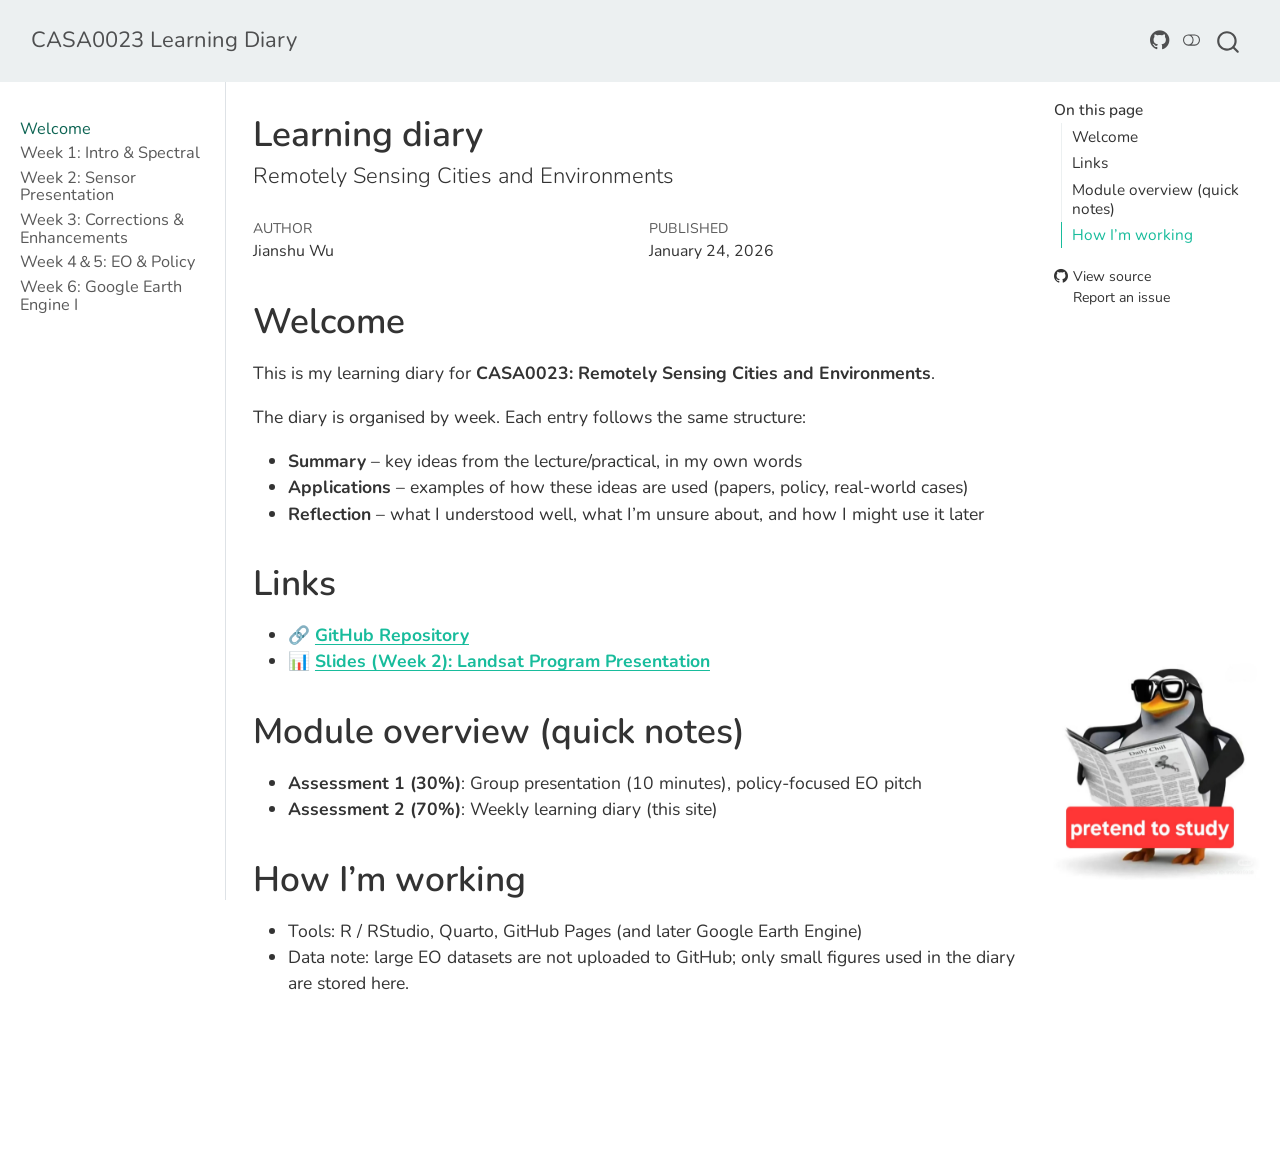
==== commit fba76d81: "week6" ====
--- a/docs/index.html
+++ b/docs/index.html
@@ -317,6 +317,12 @@
  <span class="menu-text">Week 4＆5: EO &amp; Policy</span></a>
   </div>
 </li>
+        <li class="sidebar-item">
+  <div class="sidebar-item-container"> 
+  <a href="./week6.html" class="sidebar-item-text sidebar-link">
+ <span class="menu-text">Week 6: Google Earth Engine I</span></a>
+  </div>
+</li>
     </ul>
     </div>
 </nav>
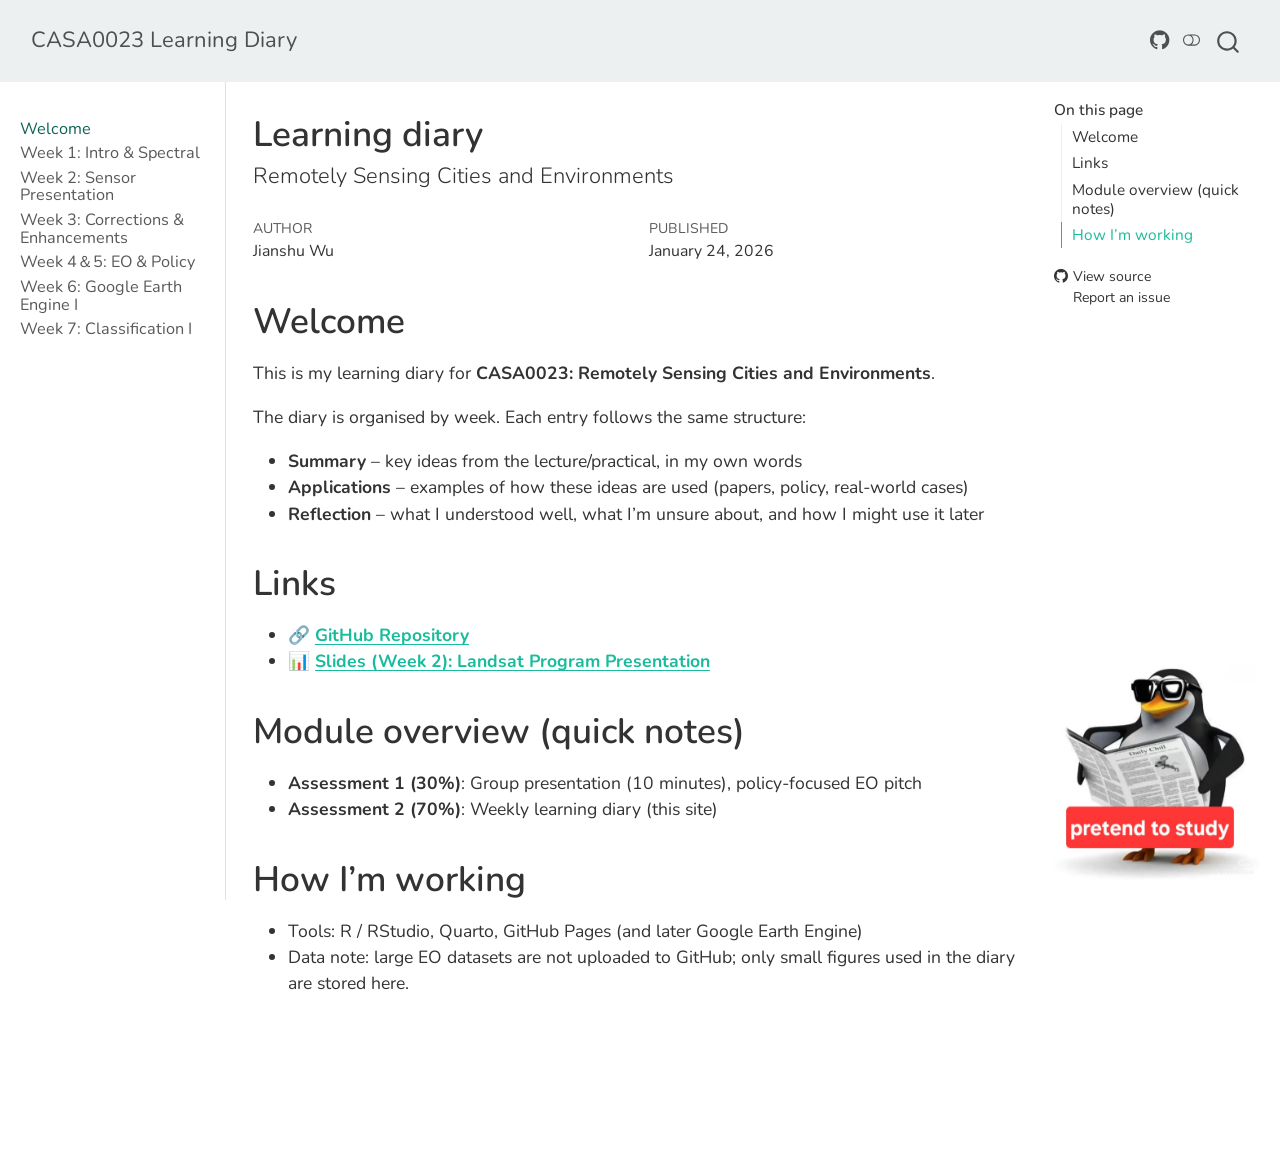
==== commit cb2a982c: "week7" ====
--- a/docs/index.html
+++ b/docs/index.html
@@ -323,6 +323,12 @@
  <span class="menu-text">Week 6: Google Earth Engine I</span></a>
   </div>
 </li>
+        <li class="sidebar-item">
+  <div class="sidebar-item-container"> 
+  <a href="./week7.html" class="sidebar-item-text sidebar-link">
+ <span class="menu-text">Week 7: Classification I</span></a>
+  </div>
+</li>
     </ul>
     </div>
 </nav>
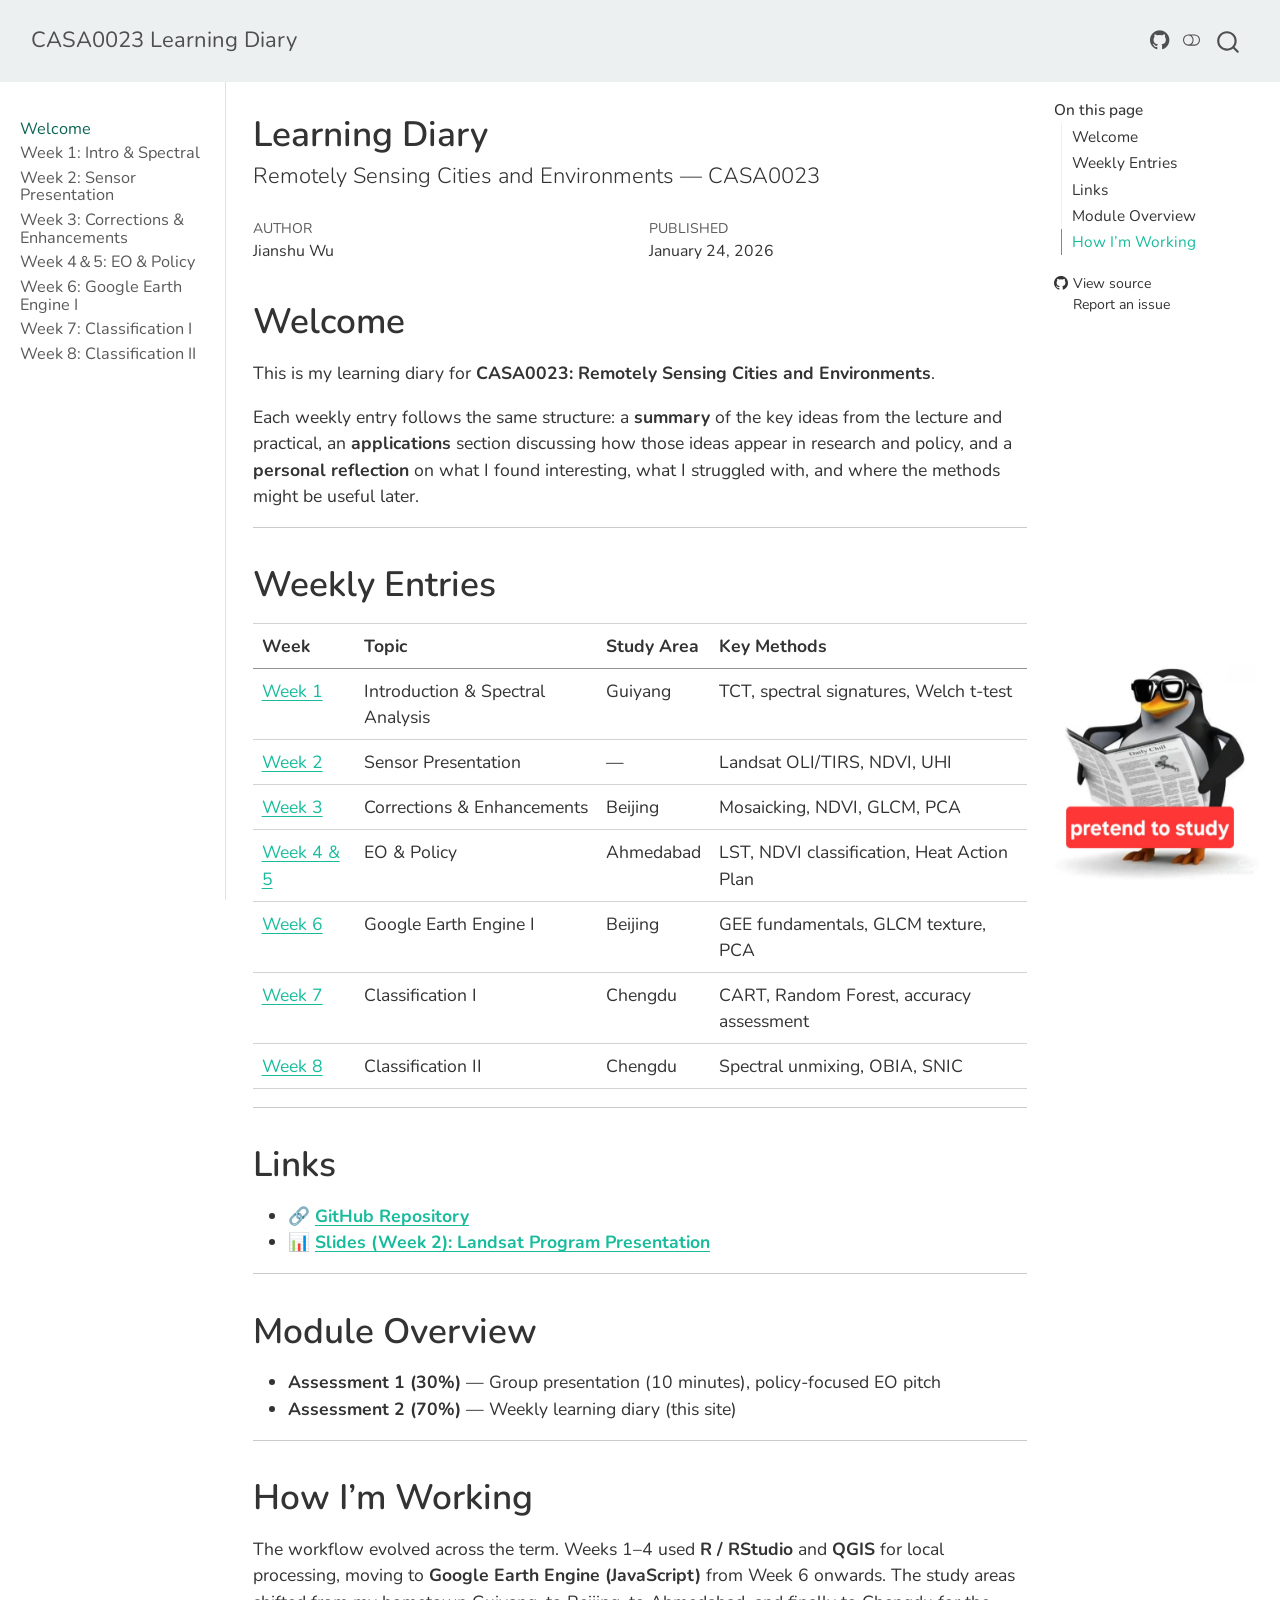
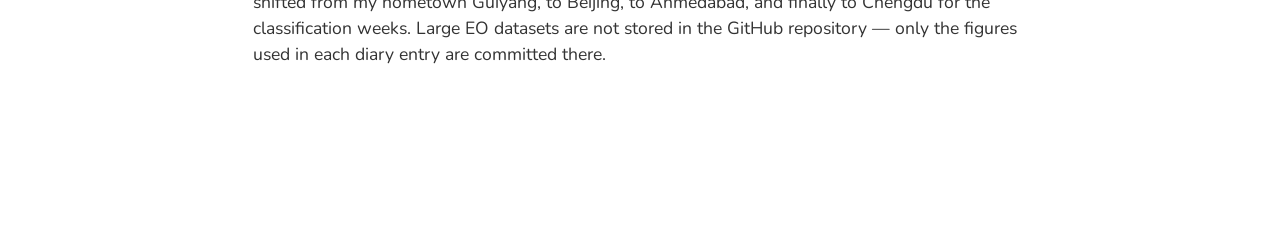
==== commit 75acd8b5: "week8" ====
--- a/docs/index.html
+++ b/docs/index.html
@@ -9,7 +9,7 @@
 <meta name="author" content="Jianshu Wu">
 <meta name="dcterms.date" content="2026-01-24">
 
-<title>Learning diary – CASA0023 Learning Diary</title>
+<title>Learning Diary – CASA0023 Learning Diary</title>
 <style>
 code{white-space: pre-wrap;}
 span.smallcaps{font-variant: small-caps;}
@@ -329,6 +329,12 @@
  <span class="menu-text">Week 7: Classification I</span></a>
   </div>
 </li>
+        <li class="sidebar-item">
+  <div class="sidebar-item-container"> 
+  <a href="./week8.html" class="sidebar-item-text sidebar-link">
+ <span class="menu-text">Week 8: Classification II</span></a>
+  </div>
+</li>
     </ul>
     </div>
 </nav>
@@ -340,9 +346,10 @@
    
   <ul>
   <li><a href="#welcome" id="toc-welcome" class="nav-link active" data-scroll-target="#welcome">Welcome</a></li>
+  <li><a href="#weekly-entries" id="toc-weekly-entries" class="nav-link" data-scroll-target="#weekly-entries">Weekly Entries</a></li>
   <li><a href="#links" id="toc-links" class="nav-link" data-scroll-target="#links">Links</a></li>
-  <li><a href="#module-overview-quick-notes" id="toc-module-overview-quick-notes" class="nav-link" data-scroll-target="#module-overview-quick-notes">Module overview (quick notes)</a></li>
-  <li><a href="#how-im-working" id="toc-how-im-working" class="nav-link" data-scroll-target="#how-im-working">How I’m working</a></li>
+  <li><a href="#module-overview" id="toc-module-overview" class="nav-link" data-scroll-target="#module-overview">Module Overview</a></li>
+  <li><a href="#how-im-working" id="toc-how-im-working" class="nav-link" data-scroll-target="#how-im-working">How I’m Working</a></li>
   </ul>
 <div class="toc-actions"><ul><li><a href="https://github.com/brotree-code/casa0023-diary/blob/main/index.qmd" class="toc-action"><i class="bi bi-github"></i>View source</a></li><li><a href="https://github.com/brotree-code/casa0023-diary/issues/new" class="toc-action"><i class="bi empty"></i>Report an issue</a></li></ul></div></nav>
     </div>
@@ -352,8 +359,8 @@
 
 <header id="title-block-header" class="quarto-title-block default">
 <div class="quarto-title">
-<h1 class="title">Learning diary</h1>
-<p class="subtitle lead">Remotely Sensing Cities and Environments</p>
+<h1 class="title">Learning Diary</h1>
+<p class="subtitle lead">Remotely Sensing Cities and Environments — CASA0023</p>
 </div>
 
 
@@ -385,14 +392,66 @@
 <section id="welcome" class="level1">
 <h1>Welcome</h1>
 <p>This is my learning diary for <strong>CASA0023: Remotely Sensing Cities and Environments</strong>.</p>
-<p>The diary is organised by week. Each entry follows the same structure:</p>
-<ul>
-<li><strong>Summary</strong> – key ideas from the lecture/practical, in my own words<br>
-</li>
-<li><strong>Applications</strong> – examples of how these ideas are used (papers, policy, real-world cases)<br>
-</li>
-<li><strong>Reflection</strong> – what I understood well, what I’m unsure about, and how I might use it later</li>
-</ul>
+<p>Each weekly entry follows the same structure: a <strong>summary</strong> of the key ideas from the lecture and practical, an <strong>applications</strong> section discussing how those ideas appear in research and policy, and a <strong>personal reflection</strong> on what I found interesting, what I struggled with, and where the methods might be useful later.</p>
+<hr>
+</section>
+<section id="weekly-entries" class="level1">
+<h1>Weekly Entries</h1>
+<table class="caption-top table">
+<thead>
+<tr class="header">
+<th>Week</th>
+<th>Topic</th>
+<th>Study Area</th>
+<th>Key Methods</th>
+</tr>
+</thead>
+<tbody>
+<tr class="odd">
+<td><a href="./week1.html">Week 1</a></td>
+<td>Introduction &amp; Spectral Analysis</td>
+<td>Guiyang</td>
+<td>TCT, spectral signatures, Welch t-test</td>
+</tr>
+<tr class="even">
+<td><a href="./week2.html">Week 2</a></td>
+<td>Sensor Presentation</td>
+<td>—</td>
+<td>Landsat OLI/TIRS, NDVI, UHI</td>
+</tr>
+<tr class="odd">
+<td><a href="./week3.html">Week 3</a></td>
+<td>Corrections &amp; Enhancements</td>
+<td>Beijing</td>
+<td>Mosaicking, NDVI, GLCM, PCA</td>
+</tr>
+<tr class="even">
+<td><a href="./week4_5.html">Week 4 &amp; 5</a></td>
+<td>EO &amp; Policy</td>
+<td>Ahmedabad</td>
+<td>LST, NDVI classification, Heat Action Plan</td>
+</tr>
+<tr class="odd">
+<td><a href="./week6.html">Week 6</a></td>
+<td>Google Earth Engine I</td>
+<td>Beijing</td>
+<td>GEE fundamentals, GLCM texture, PCA</td>
+</tr>
+<tr class="even">
+<td><a href="./week7.html">Week 7</a></td>
+<td>Classification I</td>
+<td>Chengdu</td>
+<td>CART, Random Forest, accuracy assessment</td>
+</tr>
+<tr class="odd">
+<td><a href="./week8.html">Week 8</a></td>
+<td>Classification II</td>
+<td>Chengdu</td>
+<td>Spectral unmixing, OBIA, SNIC</td>
+</tr>
+</tbody>
+</table>
+<hr>
 </section>
 <section id="links" class="level1">
 <h1>Links</h1>
@@ -400,21 +459,19 @@
 <li>🔗 <a href="https://github.com/brotree-code/casa0023-diary"><strong>GitHub Repository</strong></a></li>
 <li>📊 <a href="https://brotree-code.github.io/casa0023-presentation/"><strong>Slides (Week 2): Landsat Program Presentation</strong></a></li>
 </ul>
+<hr>
 </section>
-<section id="module-overview-quick-notes" class="level1">
-<h1>Module overview (quick notes)</h1>
+<section id="module-overview" class="level1">
+<h1>Module Overview</h1>
 <ul>
-<li><strong>Assessment 1 (30%)</strong>: Group presentation (10 minutes), policy-focused EO pitch<br>
-</li>
-<li><strong>Assessment 2 (70%)</strong>: Weekly learning diary (this site)</li>
+<li><strong>Assessment 1 (30%)</strong> — Group presentation (10 minutes), policy-focused EO pitch</li>
+<li><strong>Assessment 2 (70%)</strong> — Weekly learning diary (this site)</li>
 </ul>
+<hr>
 </section>
 <section id="how-im-working" class="level1">
-<h1>How I’m working</h1>
-<ul>
-<li>Tools: R / RStudio, Quarto, GitHub Pages (and later Google Earth Engine)</li>
-<li>Data note: large EO datasets are not uploaded to GitHub; only small figures used in the diary are stored here.</li>
-</ul>
+<h1>How I’m Working</h1>
+<p>The workflow evolved across the term. Weeks 1–4 used <strong>R / RStudio</strong> and <strong>QGIS</strong> for local processing, moving to <strong>Google Earth Engine (JavaScript)</strong> from Week 6 onwards. The study areas shifted from my hometown Guiyang, to Beijing, to Ahmedabad, and finally to Chengdu for the classification weeks. Large EO datasets are not stored in the GitHub repository — only the figures used in each diary entry are committed there.</p>
 
 
 </section>
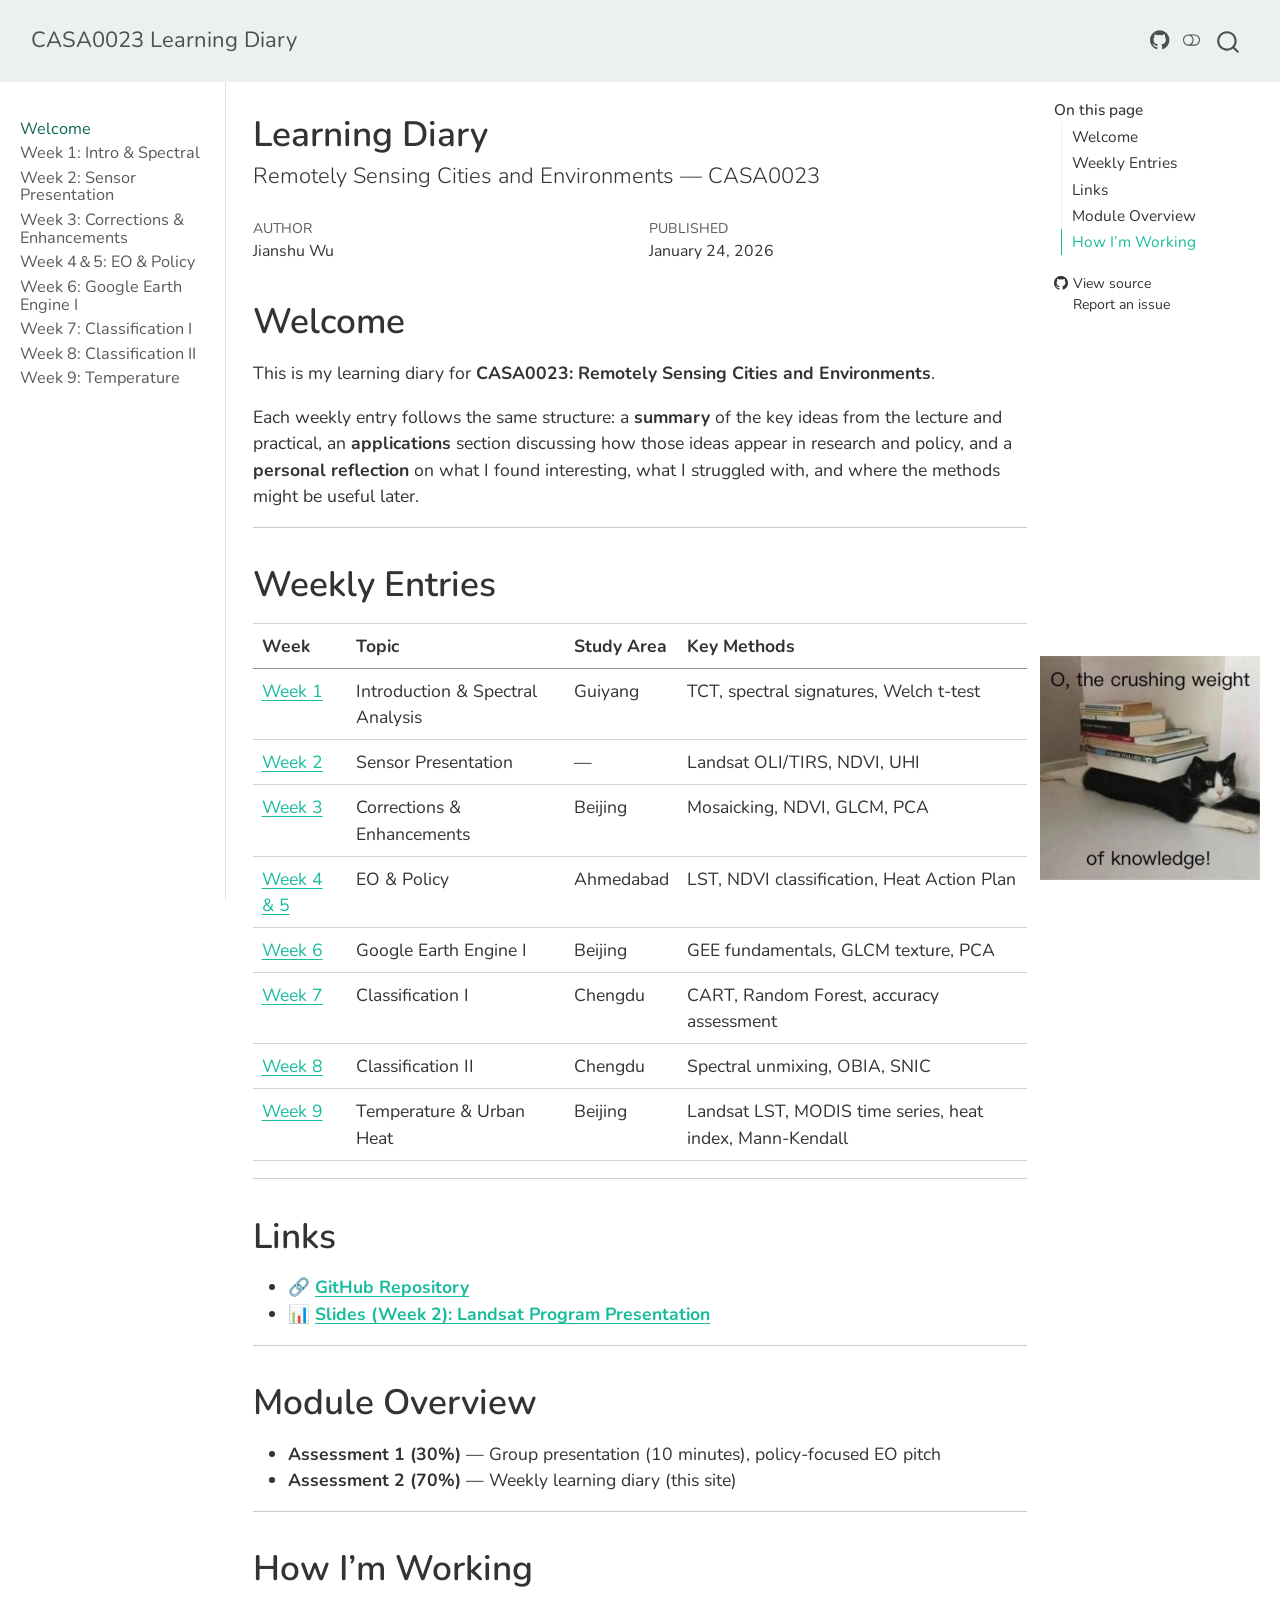
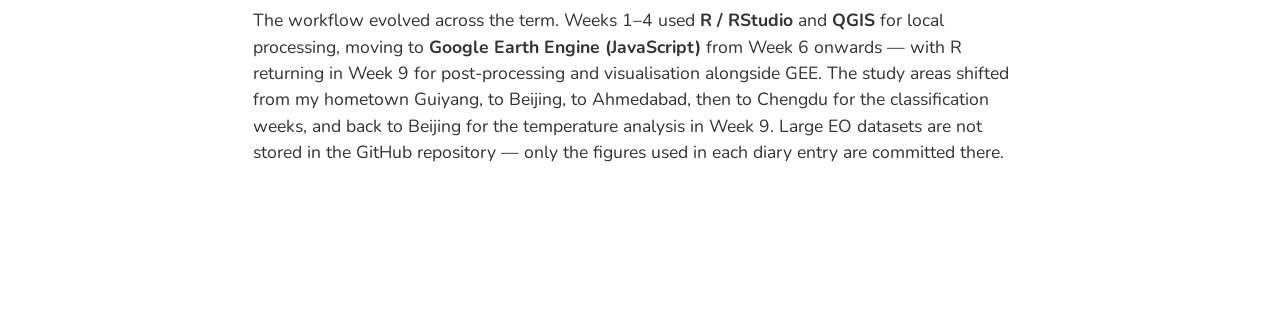
==== commit e48477be: "week9" ====
--- a/docs/index.html
+++ b/docs/index.html
@@ -333,6 +333,12 @@
   <div class="sidebar-item-container"> 
   <a href="./week8.html" class="sidebar-item-text sidebar-link">
  <span class="menu-text">Week 8: Classification II</span></a>
+  </div>
+</li>
+        <li class="sidebar-item">
+  <div class="sidebar-item-container"> 
+  <a href="./week9.html" class="sidebar-item-text sidebar-link">
+ <span class="menu-text">Week 9: Temperature</span></a>
   </div>
 </li>
     </ul>
@@ -449,6 +455,12 @@
 <td>Chengdu</td>
 <td>Spectral unmixing, OBIA, SNIC</td>
 </tr>
+<tr class="even">
+<td><a href="./week9.html">Week 9</a></td>
+<td>Temperature &amp; Urban Heat</td>
+<td>Beijing</td>
+<td>Landsat LST, MODIS time series, heat index, Mann-Kendall</td>
+</tr>
 </tbody>
 </table>
 <hr>
@@ -471,7 +483,7 @@
 </section>
 <section id="how-im-working" class="level1">
 <h1>How I’m Working</h1>
-<p>The workflow evolved across the term. Weeks 1–4 used <strong>R / RStudio</strong> and <strong>QGIS</strong> for local processing, moving to <strong>Google Earth Engine (JavaScript)</strong> from Week 6 onwards. The study areas shifted from my hometown Guiyang, to Beijing, to Ahmedabad, and finally to Chengdu for the classification weeks. Large EO datasets are not stored in the GitHub repository — only the figures used in each diary entry are committed there.</p>
+<p>The workflow evolved across the term. Weeks 1–4 used <strong>R / RStudio</strong> and <strong>QGIS</strong> for local processing, moving to <strong>Google Earth Engine (JavaScript)</strong> from Week 6 onwards — with R returning in Week 9 for post-processing and visualisation alongside GEE. The study areas shifted from my hometown Guiyang, to Beijing, to Ahmedabad, then to Chengdu for the classification weeks, and back to Beijing for the temperature analysis in Week 9. Large EO datasets are not stored in the GitHub repository — only the figures used in each diary entry are committed there.</p>
 
 
 </section>
@@ -503,19 +515,19 @@
 
 
 
-    // 限制位移幅度，避免太夸张
+    
 
     let offset = 0;
 
     if (delta > 0) {
 
-      // 向下滚动，图片往上
+   
 
       offset = -20;
 
     } else if (delta < 0) {
 
-      // 向上滚动，图片往下
+     
 
       offset = 20;
 
@@ -527,13 +539,13 @@
 
 
 
-    // 清除旧的回弹计时
+
 
     clearTimeout(resetTimer);
 
 
 
-    // 停止滚动后回到原位
+   
 
     resetTimer = setTimeout(() => {
 
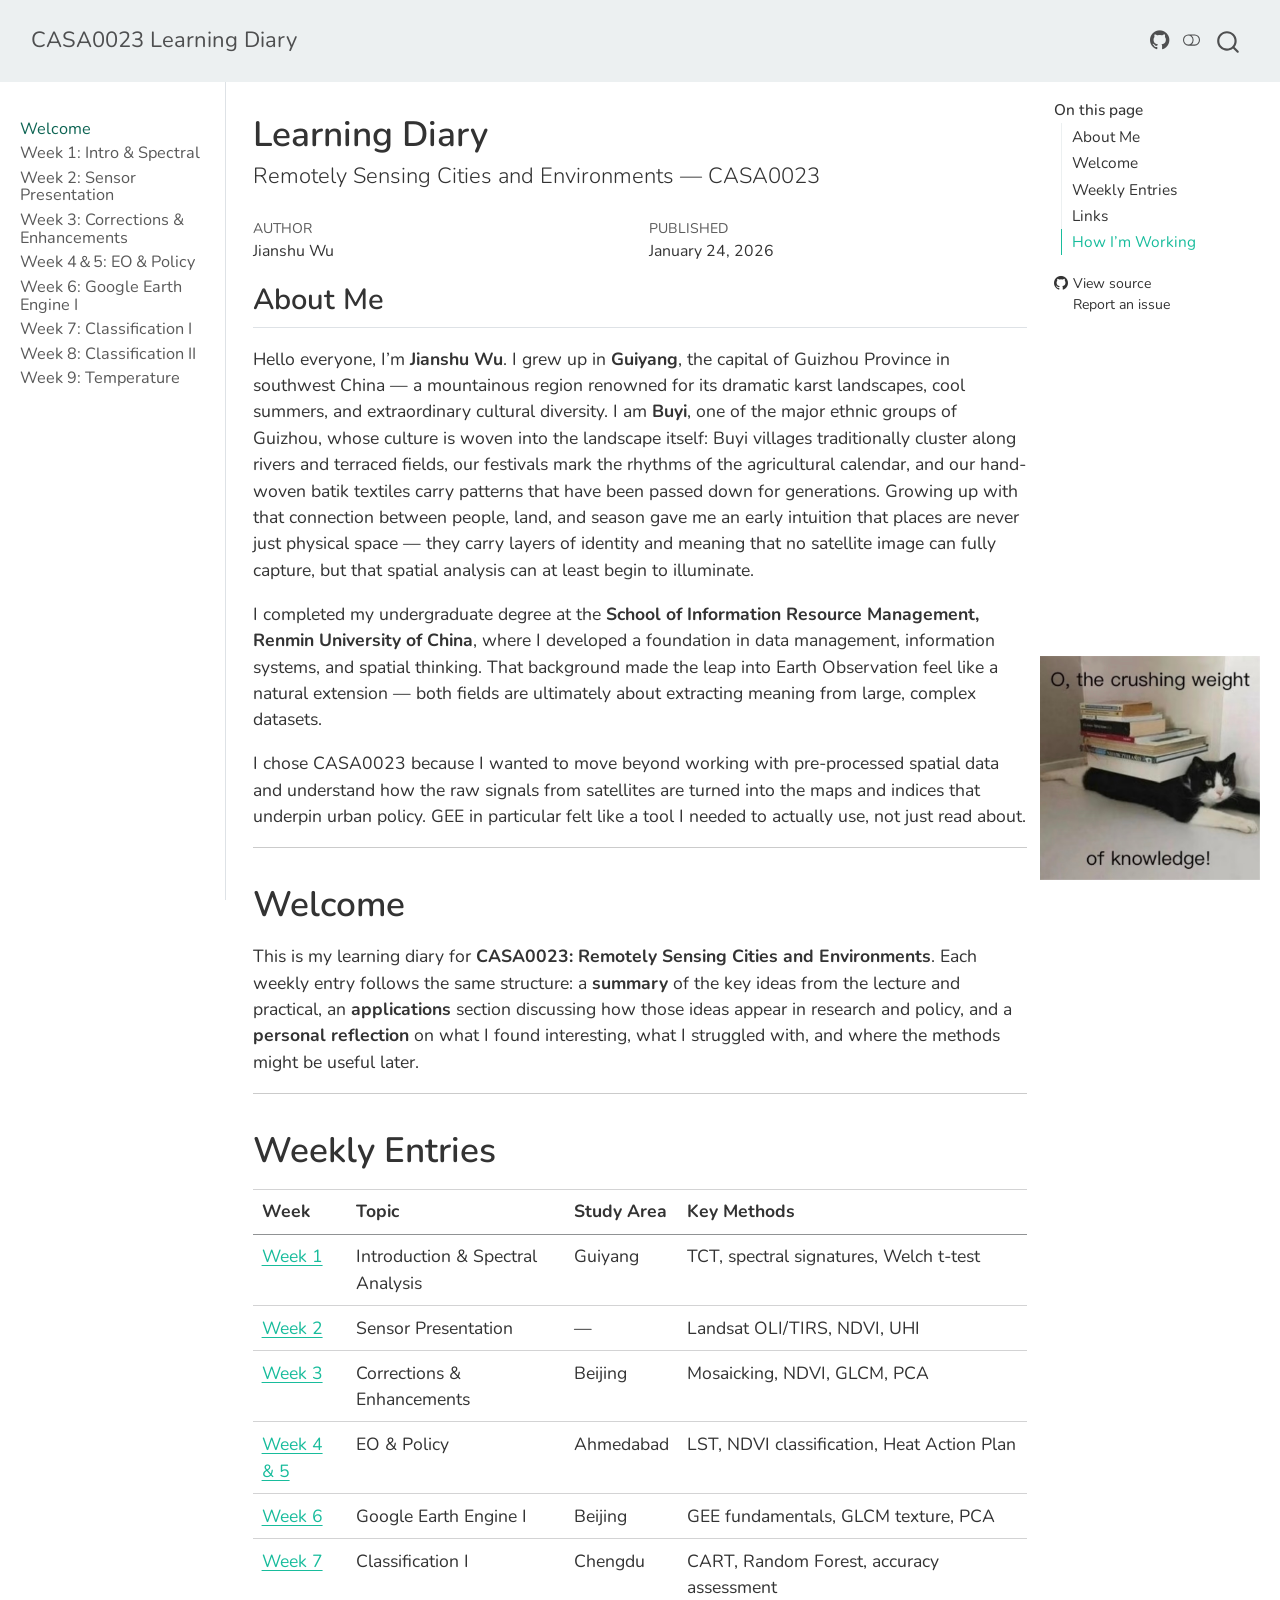
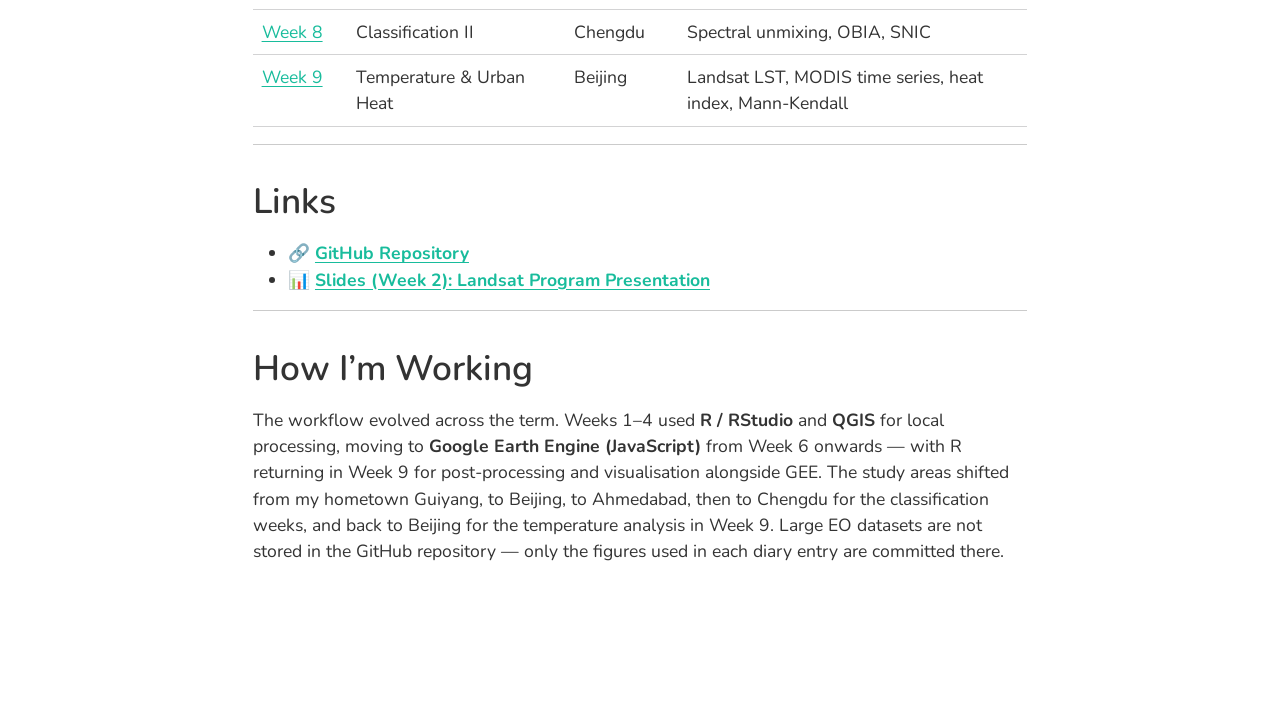
==== commit 222851a2: "week9 2.0 About me" ====
--- a/docs/index.html
+++ b/docs/index.html
@@ -351,10 +351,10 @@
     <h2 id="toc-title">On this page</h2>
    
   <ul>
-  <li><a href="#welcome" id="toc-welcome" class="nav-link active" data-scroll-target="#welcome">Welcome</a></li>
+  <li><a href="#about-me" id="toc-about-me" class="nav-link active" data-scroll-target="#about-me">About Me</a></li>
+  <li><a href="#welcome" id="toc-welcome" class="nav-link" data-scroll-target="#welcome">Welcome</a></li>
   <li><a href="#weekly-entries" id="toc-weekly-entries" class="nav-link" data-scroll-target="#weekly-entries">Weekly Entries</a></li>
   <li><a href="#links" id="toc-links" class="nav-link" data-scroll-target="#links">Links</a></li>
-  <li><a href="#module-overview" id="toc-module-overview" class="nav-link" data-scroll-target="#module-overview">Module Overview</a></li>
   <li><a href="#how-im-working" id="toc-how-im-working" class="nav-link" data-scroll-target="#how-im-working">How I’m Working</a></li>
   </ul>
 <div class="toc-actions"><ul><li><a href="https://github.com/brotree-code/casa0023-diary/blob/main/index.qmd" class="toc-action"><i class="bi bi-github"></i>View source</a></li><li><a href="https://github.com/brotree-code/casa0023-diary/issues/new" class="toc-action"><i class="bi empty"></i>Report an issue</a></li></ul></div></nav>
@@ -395,10 +395,16 @@
 </header>
 
 
+<section id="about-me" class="level2">
+<h2 class="anchored" data-anchor-id="about-me">About Me</h2>
+<p>Hello everyone, I’m <strong>Jianshu Wu</strong>. I grew up in <strong>Guiyang</strong>, the capital of Guizhou Province in southwest China — a mountainous region renowned for its dramatic karst landscapes, cool summers, and extraordinary cultural diversity. I am <strong>Buyi</strong>, one of the major ethnic groups of Guizhou, whose culture is woven into the landscape itself: Buyi villages traditionally cluster along rivers and terraced fields, our festivals mark the rhythms of the agricultural calendar, and our hand-woven batik textiles carry patterns that have been passed down for generations. Growing up with that connection between people, land, and season gave me an early intuition that places are never just physical space — they carry layers of identity and meaning that no satellite image can fully capture, but that spatial analysis can at least begin to illuminate.</p>
+<p>I completed my undergraduate degree at the <strong>School of Information Resource Management, Renmin University of China</strong>, where I developed a foundation in data management, information systems, and spatial thinking. That background made the leap into Earth Observation feel like a natural extension — both fields are ultimately about extracting meaning from large, complex datasets.</p>
+<p>I chose CASA0023 because I wanted to move beyond working with pre-processed spatial data and understand how the raw signals from satellites are turned into the maps and indices that underpin urban policy. GEE in particular felt like a tool I needed to actually use, not just read about.</p>
+<hr>
+</section>
 <section id="welcome" class="level1">
 <h1>Welcome</h1>
-<p>This is my learning diary for <strong>CASA0023: Remotely Sensing Cities and Environments</strong>.</p>
-<p>Each weekly entry follows the same structure: a <strong>summary</strong> of the key ideas from the lecture and practical, an <strong>applications</strong> section discussing how those ideas appear in research and policy, and a <strong>personal reflection</strong> on what I found interesting, what I struggled with, and where the methods might be useful later.</p>
+<p>This is my learning diary for <strong>CASA0023: Remotely Sensing Cities and Environments</strong>. Each weekly entry follows the same structure: a <strong>summary</strong> of the key ideas from the lecture and practical, an <strong>applications</strong> section discussing how those ideas appear in research and policy, and a <strong>personal reflection</strong> on what I found interesting, what I struggled with, and where the methods might be useful later.</p>
 <hr>
 </section>
 <section id="weekly-entries" class="level1">
@@ -473,14 +479,6 @@
 </ul>
 <hr>
 </section>
-<section id="module-overview" class="level1">
-<h1>Module Overview</h1>
-<ul>
-<li><strong>Assessment 1 (30%)</strong> — Group presentation (10 minutes), policy-focused EO pitch</li>
-<li><strong>Assessment 2 (70%)</strong> — Weekly learning diary (this site)</li>
-</ul>
-<hr>
-</section>
 <section id="how-im-working" class="level1">
 <h1>How I’m Working</h1>
 <p>The workflow evolved across the term. Weeks 1–4 used <strong>R / RStudio</strong> and <strong>QGIS</strong> for local processing, moving to <strong>Google Earth Engine (JavaScript)</strong> from Week 6 onwards — with R returning in Week 9 for post-processing and visualisation alongside GEE. The study areas shifted from my hometown Guiyang, to Beijing, to Ahmedabad, then to Chengdu for the classification weeks, and back to Beijing for the temperature analysis in Week 9. Large EO datasets are not stored in the GitHub repository — only the figures used in each diary entry are committed there.</p>
